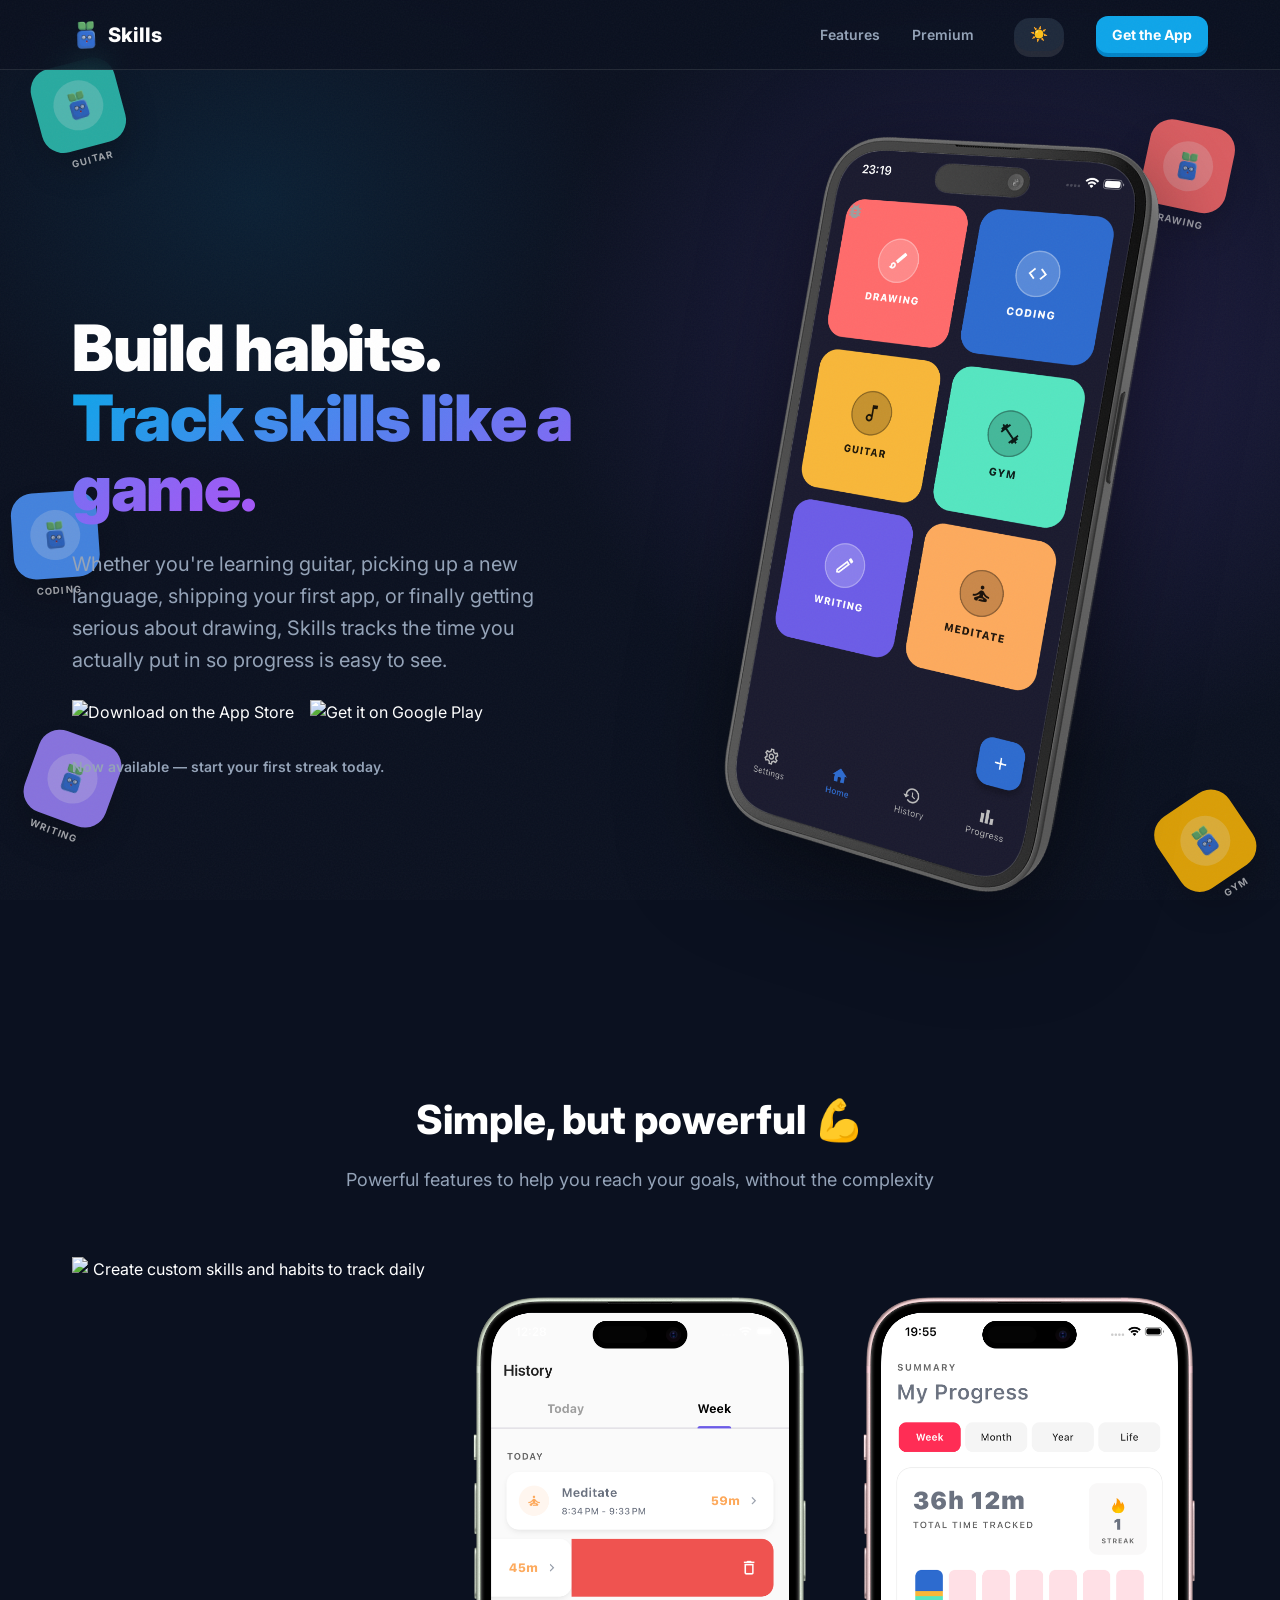
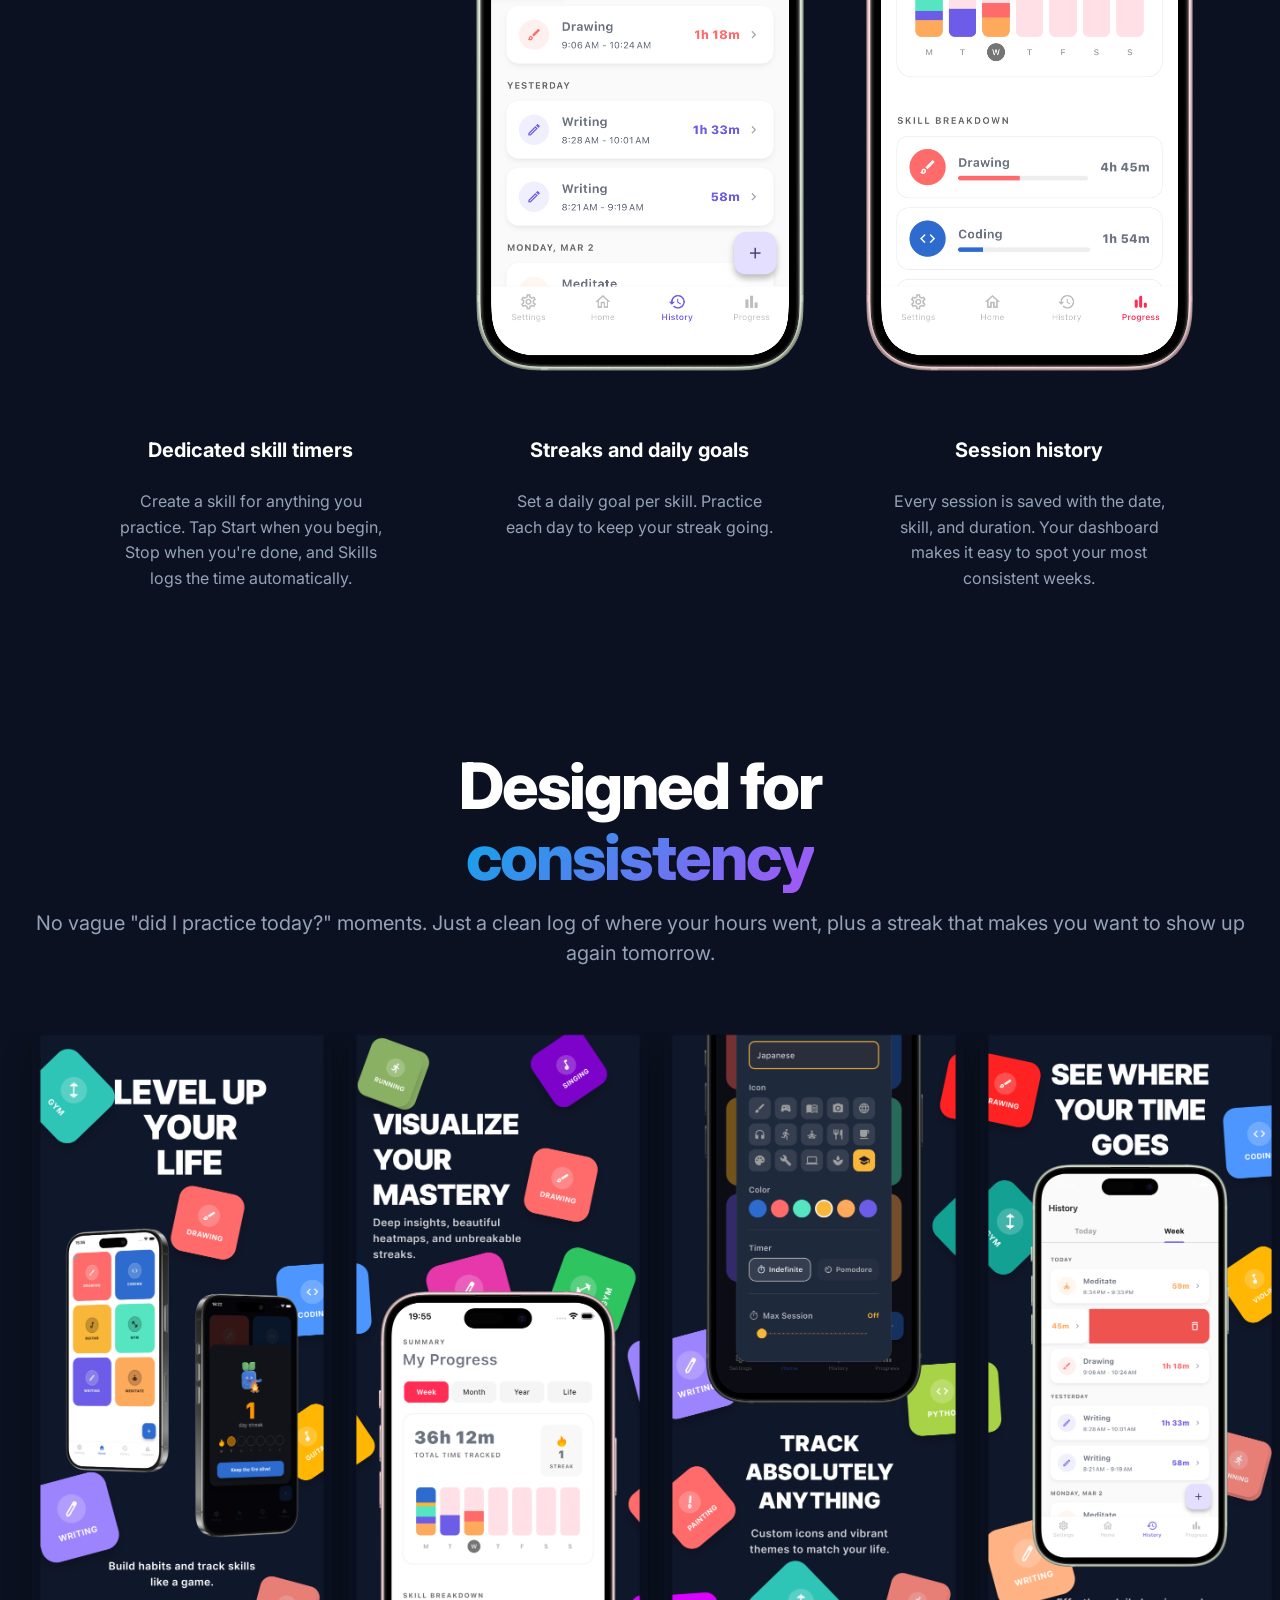
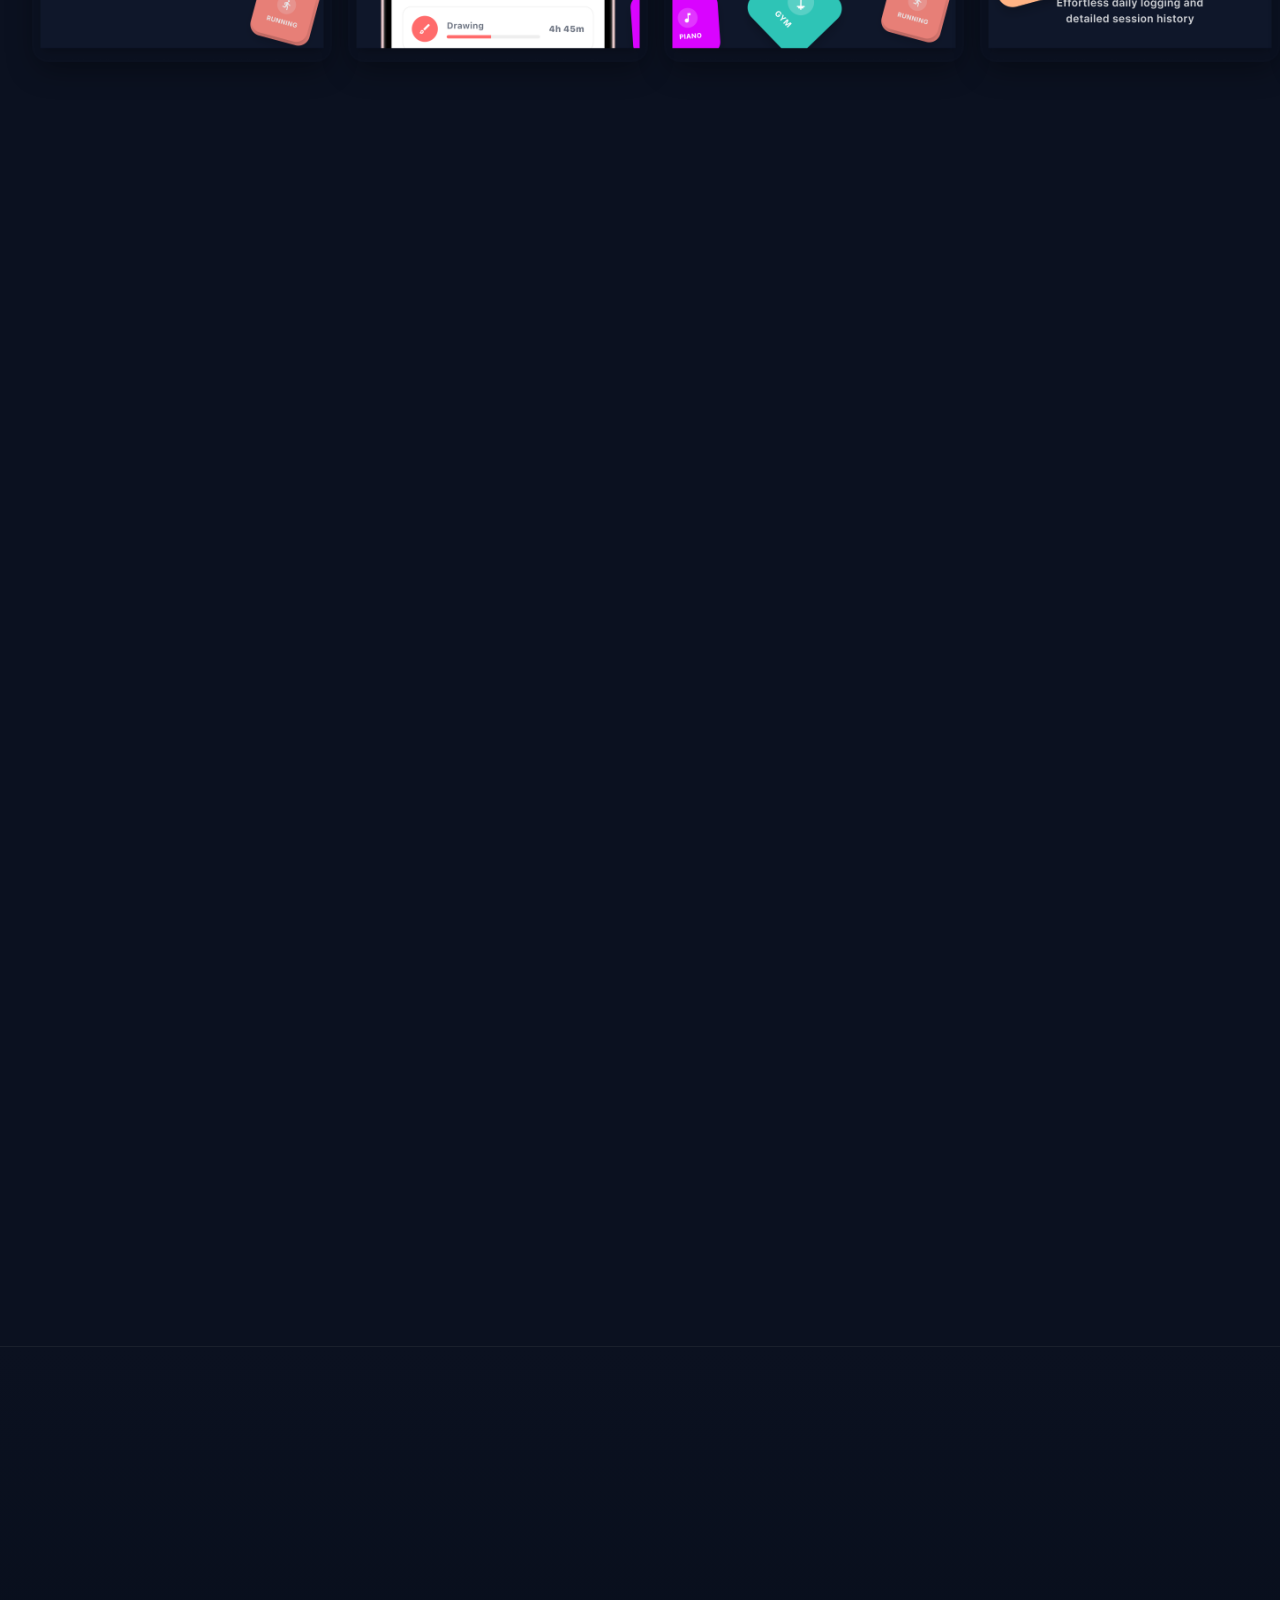
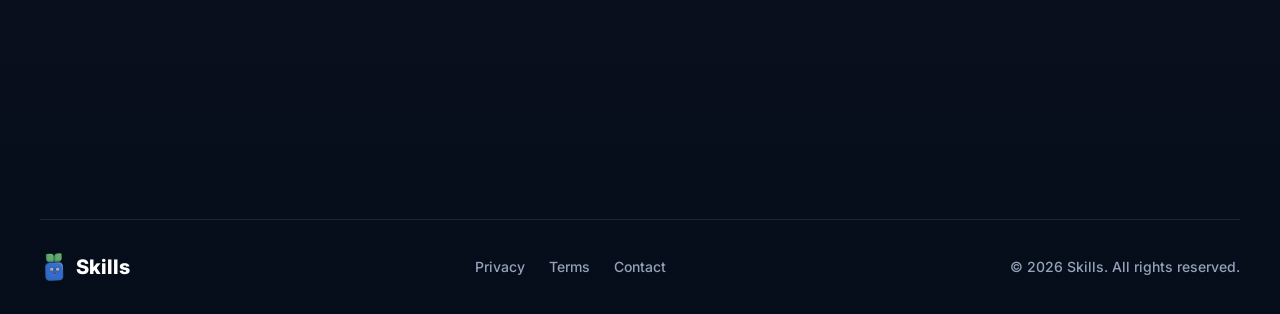
==== index.html @ a15c6d41 "feat: landing page files" ====
<!DOCTYPE html>
<html lang="en" data-theme="dark">
<head>
    <meta charset="UTF-8">
    <meta name="viewport" content="width=device-width, initial-scale=1.0">
    <title>Skills - Build Habits Like a Game</title>
    <meta name="description" content="A premium, highly gamified habit and skill tracker. Level up your skills, visualize your data, and track absolutely anything.">
    <link rel="canonical" href="https://yoursite.com/">

    <!-- Open Graph -->
    <meta property="og:type" content="website">
    <meta property="og:site_name" content="Skills">
    <meta property="og:url" content="https://yoursite.com/">
    <meta property="og:title" content="Skills - Gamified Habit &amp; Skill Tracker">
    <meta property="og:description" content="Level up your life. Track your habits, build unbreakable streaks, and visualize your progress with premium heatmaps.">
    <meta property="og:image" content="https://yoursite.com/assets/social-preview.jpg">
    <meta property="og:image:width" content="1200">
    <meta property="og:image:height" content="630">

    <!-- Twitter Card -->
    <meta name="twitter:card" content="summary_large_image">
    <meta name="twitter:title" content="Skills - Gamified Habit &amp; Skill Tracker">
    <meta name="twitter:description" content="Level up your life. Track your habits, build unbreakable streaks, and visualize your progress with premium heatmaps.">
    <meta name="twitter:image" content="https://yoursite.com/assets/social-preview.jpg">

    <!-- Structured Data: SoftwareApplication -->
    <script type="application/ld+json">
    {
        "@context": "https://schema.org",
        "@type": "SoftwareApplication",
        "name": "Skills",
        "description": "A premium, highly gamified habit and skill tracker. Level up your skills, visualize your data, and track absolutely anything.",
        "applicationCategory": ["LifestyleApplication", "HealthAndFitnessApplication"],
        "operatingSystem": "iOS, Android",
        "offers": {
            "@type": "Offer",
            "price": "0",
            "priceCurrency": "USD"
        },
        "aggregateRating": {
            "@type": "AggregateRating",
            "ratingValue": "4.9",
            "ratingCount": "1",
            "bestRating": "5",
            "worstRating": "1"
        }
    }
    </script>

    <!-- Google Fonts: Inter as the clean sans-serif -->
    <link rel="preconnect" href="https://fonts.googleapis.com">
    <link rel="preconnect" href="https://fonts.gstatic.com" crossorigin>
    <link href="https://fonts.googleapis.com/css2?family=Inter:wght@400;500;600;700;800;900&display=swap" rel="stylesheet">
    <link rel="stylesheet" href="style.css">
</head>
<body>
    <!-- Navbar -->
    <nav class="navbar">
        <div class="nav-container">
            <div class="logo">
                <img src="assets/main-logo.png" alt="Skills logo" class="logo-icon">
                <span>Skills</span>
            </div>
            <div class="nav-links">
                <a href="#features">Features</a>
                <a href="#premium">Premium</a>
                <button id="theme-toggle-btn" class="btn btn-secondary" style="padding: 0.5rem 1rem; margin-left: 0.5rem; font-size: 0.9rem;">
                    <span id="theme-icon">☀️</span>
                </button>
                <a href="#download" class="btn btn-nav">Get the App</a>
            </div>
            <button class="hamburger" aria-label="Menu">
                <span></span>
                <span></span>
                <span></span>
            </button>
            <div class="menu-overlay"></div>
        </div>
    </nav>

    <!-- Hero Section -->
    <header class="hero">
        <div class="hero-content">
            <h1 class="hero-title">Build habits. <br><span class="text-gradient">Track skills like a game.</span></h1>
            <p class="hero-subtitle">Whether you're learning guitar, picking up a new language, shipping your first app, or finally getting serious about drawing, Skills tracks the time you actually put in so progress is easy to see.</p>
            <div class="store-badges">
                <a href="#download" class="app-store-badge">
                    <img src="https://developer.apple.com/assets/elements/badges/download-on-the-app-store.svg" alt="Download on the App Store">
                </a>
                <a href="#download" class="google-play-badge">
                    <img src="https://play.google.com/intl/en_us/badges/static/images/badges/en_badge_web_generic.png" alt="Get it on Google Play">
                </a>
            </div>
            <p class="hero-early-access">Now available — start your first streak today.</p>
        </div>

        <div class="hero-visual">
            <img src="assets/main-tilted.png" alt="Skills app main perspective mockup" class="main-tilted-img" data-parallax="0.08">
        </div>

        <!-- Floating skill icon cards (decorative) -->
        <div class="hero-float-icons" aria-hidden="true">
            <div class="float-icon float-icon--1">
                <div class="fi-card"><div class="fi-circle"><img src="assets/main-logo.png" alt="" class="fi-logo"></div></div>
                <span class="fi-label">Drawing</span>
            </div>
            <div class="float-icon float-icon--2">
                <div class="fi-card"><div class="fi-circle"><img src="assets/main-logo.png" alt="" class="fi-logo"></div></div>
                <span class="fi-label">Coding</span>
            </div>
            <div class="float-icon float-icon--3">
                <div class="fi-card"><div class="fi-circle"><img src="assets/main-logo.png" alt="" class="fi-logo"></div></div>
                <span class="fi-label">Guitar</span>
            </div>
            <div class="float-icon float-icon--4">
                <div class="fi-card"><div class="fi-circle"><img src="assets/main-logo.png" alt="" class="fi-logo"></div></div>
                <span class="fi-label">Gym</span>
            </div>
            <div class="float-icon float-icon--5">
                <div class="fi-card"><div class="fi-circle"><img src="assets/main-logo.png" alt="" class="fi-logo"></div></div>
                <span class="fi-label">Writing</span>
            </div>
        </div>
    </header>

    <!-- Features Section -->
    <main id="features">
        
        <!-- New Section: Simple but powerful -->
        <section class="feature-section section-simple">
            <div class="simple-header reveal">
                <h2>Simple, but powerful 💪</h2>
                <p>Powerful features to help you reach your goals, without the complexity</p>
            </div>
            <div class="simple-grid">
                <div class="simple-card reveal">
                    <div class="simple-img-wrapper">
                        <img src="assets/Simulator Screenshot - iPhone 16e - 2026-03-04 at 00.32.53-portrait.png" alt="Create custom skills and habits to track daily" loading="lazy">
                    </div>
                    <h3>Dedicated skill timers</h3>
                    <p class="simple-desc">Create a skill for anything you practice. Tap Start when you begin, Stop when you're done, and Skills logs the time automatically.</p>
                </div>
                <div class="simple-card reveal reveal-delay-1">
                    <div class="simple-img-wrapper">
                        <img src="assets/Simulator Screenshot - iPhone 16e - 2026-03-04 at 12.28.03-portrait.png" alt="Daily habit tracking checklist and streak gamification" loading="lazy">
                    </div>
                    <h3>Streaks and daily goals</h3>
                    <p class="simple-desc">Set a daily goal per skill. Practice each day to keep your streak going.</p>
                </div>
                <div class="simple-card reveal reveal-delay-2">
                    <div class="simple-img-wrapper">
                        <img src="assets/data.png" alt="GitHub style consistency heatmap and progress charts" loading="lazy">
                    </div>
                    <h3>Session history</h3>
                    <p class="simple-desc">Every session is saved with the date, skill, and duration. Your dashboard makes it easy to spot your most consistent weeks.</p>
                </div>
            </div>
        </section>

        <!-- App Store Showcase Gallery -->
        <section class="appstore-gallery-section" id="gallery">
            <div class="gallery-header reveal">
                <h2>Designed for <br><span class="text-gradient">consistency</span></h2>
                <p>No vague "did I practice today?" moments. Just a clean log of where your hours went, plus a streak that makes you want to show up again tomorrow.</p>
            </div>
            <div class="gallery-container reveal">
                <div class="gallery-track">
                    <img src="assets/page1.png" alt="Streak tracking" class="gallery-item" loading="lazy">
                    <img src="assets/page2.png" alt="Advanced analytics" class="gallery-item" loading="lazy">
                    <img src="assets/page3.png" alt="Customization is key" class="gallery-item" loading="lazy">
                    <img src="assets/page4.png" alt="Detailed History" class="gallery-item" loading="lazy">
                    <img src="assets/page5.png" alt="Dark and Light mode" class="gallery-item" loading="lazy">
                </div>
            </div>
        </section>

        <!-- Pricing -->
        <section id="pricing" class="pricing-section reveal">
            <div class="pricing-header">
                <img src="assets/happy.png" alt="Start Mastery Today" class="pricing-mascot">
                <h2>Start Mastery Today</h2>
                <p>All features. Cancel anytime.</p>
            </div>

            <div class="pricing-grid">

                <!-- Monthly -->
                <div class="pricing-card">
                    <span class="pricing-tier">MONTHLY</span>
                    <div class="pricing-price">
                        <span class="pricing-amount">$1.99</span>
                        <span class="pricing-period">/month</span>
                    </div>
                    <ul class="pricing-features">
                        <li>Unlimited skills &amp; trackers</li>
                        <li>Full stats, charts &amp; heatmaps</li>
                        <li>Pomodoro focus sessions</li>
                        <li>Custom themes &amp; accents</li>
                        <li>Sessions edit &amp; data recovery</li>
                    </ul>

                </div>

                <!-- Yearly (featured) -->
                <div class="pricing-card pricing-card--featured">
                    <div class="pricing-badge">58% OFF</div>
                    <span class="pricing-tier">YEARLY</span>
                    <div class="pricing-price">
                        <span class="pricing-amount">$9.99</span>
                        <span class="pricing-period">/year</span>
                    </div>
                    <p class="pricing-equiv">just $0.83 / month</p>
                    <ul class="pricing-features">
                        <li>Unlimited skills &amp; trackers</li>
                        <li>Full stats, charts &amp; heatmaps</li>
                        <li>Pomodoro focus sessions</li>
                        <li>Custom themes &amp; accents</li>
                        <li>Sessions edit &amp; data recovery</li>
                    </ul>

                </div>

            </div>

            <div class="pricing-footer-links">
                <a href="privacy-terms.html#terms">Terms</a>
                <a href="privacy-terms.html#privacy">Privacy</a>
            </div>
        </section>
    </main>

    <!-- Final CTA & Footer -->
    <footer id="premium" class="footer-cta">
        <div class="cta-container reveal">
            <h2>Ready to Level Up?</h2>
            <p>Your future self will thank you. Start building today.</p>
            <div class="store-badges" style="justify-content: center; margin-top: 0.5rem;">
                <a href="#" class="app-store-badge">
                    <img src="https://developer.apple.com/assets/elements/badges/download-on-the-app-store.svg" alt="Download on the App Store">
                </a>
                <a href="#" class="google-play-badge">
                    <img src="https://play.google.com/intl/en_us/badges/static/images/badges/en_badge_web_generic.png" alt="Get it on Google Play">
                </a>
            </div>
            <p class="premium-upsell">Unlock <span class="text-gradient">Premium</span> for lifetime history & infinite skills.</p>
        </div>
        
        <div class="footer-bottom">
            <div class="logo">
                <img src="assets/main-logo.png" alt="Skills logo" class="logo-icon">
                <span>Skills</span>
            </div>
            <div class="footer-links">
                <a href="privacy-terms.html#privacy">Privacy</a>
                <a href="privacy-terms.html#terms">Terms</a>
                <a href="mailto:jiyuusoftware@gmail.com">Contact</a>
            </div>
            <p class="copyright">© 2026 Skills. All rights reserved.</p>
        </div>
    </footer>

    <script src="script.js"></script>
</body>
</html>
---- style.css ----
:root {
    /* 
     * Core Design System variables 
     */
    --bg-dark: #0B1120; /* Deep Dark Navy - never pure black */
    --bg-dark-surface: #1E293B; /* Slightly lighter navy for cards */
    --bg-dark-surface-elevated: #334155;
    
    --bg-light: #FFFFFF; /* Pristine white like Ellie Planner */
    --bg-light-surface: #F8FAFC;
    --bg-light-surface-elevated: #F1F5F9;

    --text-dark-primary: #FFFFFF;
    --text-dark-secondary: #94A3B8;
    
    --text-light-primary: #0F172A;
    --text-light-secondary: #475569;

    /* Vibrant Accents */
    --accent-blue: #0EA5E9;
    --accent-blue-dark: #0284C7;
    
    --accent-orange: #F97316;
    --accent-orange-dark: #C2410C;

    --accent-red: #EF4444;
    --accent-red-dark: #B91C1C;

    --accent-yellow: #FACC15;
    --accent-yellow-dark: #CA8A04;

    --accent-purple: #8B5CF6;
    --accent-purple-dark: #6D28D9;

    --accent-green: #10B981;
    --accent-green-dark: #047857;

    /* Semantic Variables initially mapping to Dark Mode */
    --bg-main: var(--bg-dark);
    --bg-surface: var(--bg-dark-surface);
    --text-primary: var(--text-dark-primary);
    --text-secondary: var(--text-dark-secondary);
    --nav-bg: rgba(11, 17, 32, 0.8);
    --border-color: rgba(255, 255, 255, 0.1);

    /* Layout */
    --max-width: 1200px;
}

[data-theme="light"] {
    --bg-main: var(--bg-light);
    --bg-surface: var(--bg-light-surface);
    --text-primary: var(--text-light-primary);
    --text-secondary: var(--text-light-secondary);
    --nav-bg: rgba(248, 250, 252, 0.8);
    --border-color: rgba(0, 0, 0, 0.1);
}

* {
    box-sizing: border-box;
    margin: 0;
    padding: 0;
}

body {
    font-family: 'Inter', -apple-system, BlinkMacSystemFont, "Segoe UI", Helvetica, Arial, sans-serif;
    background-color: var(--bg-main);
    background-image:
        radial-gradient(ellipse 700px 600px at 80% 38%, rgba(139, 92, 246, 0.18) 0%, transparent 70%),
        radial-gradient(ellipse 500px 400px at 20% 22%, rgba(14, 165, 233, 0.1) 0%, transparent 70%);
    background-attachment: fixed;
    color: var(--text-primary);
    line-height: 1.5;
    -webkit-font-smoothing: antialiased;
    overflow-x: hidden;
    transition: background-color 0.3s ease, color 0.3s ease;
}

[data-theme="light"] body,
[data-theme="light"] {
    background-image:
        radial-gradient(ellipse 700px 600px at 80% 38%, rgba(139, 92, 246, 0.07) 0%, transparent 70%),
        radial-gradient(ellipse 500px 400px at 20% 22%, rgba(14, 165, 233, 0.05) 0%, transparent 70%);
}

a {
    text-decoration: none;
    color: inherit;
}

/* Typography elements */
.text-gradient {
    background: linear-gradient(135deg, var(--accent-blue), #A855F7);
    -webkit-background-clip: text;
    -webkit-text-fill-color: transparent;
    background-clip: text;
    color: transparent; /* Fallback */
}

/* =========================================
   Buttons & "Tactile" Duolingo Cards
   ========================================= */
.btn {
    display: inline-flex;
    align-items: center;
    justify-content: center;
    gap: 0.5rem;
    font-weight: 700;
    border-radius: 16px; /* Squircle feel */
    border: none;
    cursor: pointer;
    transition: transform 0.1s cubic-bezier(0.4, 0, 0.2, 1), box-shadow 0.1s cubic-bezier(0.4, 0, 0.2, 1);
    user-select: none;
}

.btn-lg {
    padding: 1rem 2rem;
    font-size: 1.125rem;
}

/* Primary Brand Button (Vibrant Blue with deep shadow) */
.btn-primary {
    background-color: var(--accent-blue);
    color: white;
    /* Solid, unblurred shadow at the bottom of the exact same color, but a darker shade */
    box-shadow: 0 6px 0 var(--accent-blue-dark);
}

.btn-primary:active {
    transform: translateY(6px);
    box-shadow: 0 0px 0 var(--accent-blue-dark);
}

.btn-primary:hover {
    filter: brightness(1.1);
}

/* Secondary Button */
.btn-secondary {
    background-color: var(--bg-surface);
    color: var(--text-primary);
    box-shadow: 0 6px 0 var(--border-color);
}

.btn-secondary:active {
    transform: translateY(6px);
    box-shadow: 0 0px 0 var(--border-color);
}

.btn-nav {
    padding: 0.5rem 1rem;
    font-size: 0.875rem;
    background-color: var(--accent-blue);
    color: white;
    box-shadow: 0 4px 0 var(--accent-blue-dark);
    border-radius: 12px;
}
.btn-nav:active {
    transform: translateY(4px);
    box-shadow: 0 0px 0 var(--accent-blue-dark);
}

/* =========================================
   Navbar
   ========================================= */
.navbar {
    position: fixed;
    top: 0;
    left: 0;
    width: 100%;
    z-index: 100;
    background: var(--nav-bg);
    backdrop-filter: blur(12px);
    -webkit-backdrop-filter: blur(12px);
    border-bottom: 1px solid var(--border-color);
}

.nav-container {
    max-width: var(--max-width);
    margin: 0 auto;
    padding: 1rem 2rem;
    display: flex;
    justify-content: space-between;
    align-items: center;
}

.logo {
    font-weight: 800;
    font-size: 1.25rem;
    display: flex;
    align-items: center;
    gap: 0.5rem;
}

.logo-icon {
    width: 28px;
    height: 28px;
    object-fit: contain;
}

.nav-links {
    display: flex;
    align-items: center;
    gap: 2rem;
    font-weight: 600;
    font-size: 0.875rem;
}

.nav-links a:not(.btn) {
    color: var(--text-secondary);
    transition: color 0.2s ease;
}

.nav-links a:not(.btn):hover {
    color: var(--text-primary);
}


/* =========================================
   Hero Section
   ========================================= */
.hero {
    min-height: 100vh;
    padding: 8rem max(2rem, calc((100% - var(--max-width)) / 2 + 2rem)) 4rem;
    width: 100%;
    display: grid;
    grid-template-columns: 1fr 1fr;
    gap: 4rem;
    align-items: center;
}

.hero-content {
    display: flex;
    flex-direction: column;
    gap: 1.5rem;
}

.hero-title {
    font-size: clamp(3rem, 5vw, 4.5rem);
    font-weight: 900;
    line-height: 1.1;
    letter-spacing: -0.02em;
}

.hero-subtitle {
    font-size: 1.25rem;
    color: var(--text-secondary);
    max-width: 500px;
    line-height: 1.6;
}

/* Early access line */
.hero-early-access {
    font-size: 0.875rem;
    font-weight: 600;
    color: var(--text-secondary);
    margin-top: 0.5rem;
}

/* Hero Visual & Mockup */
.hero-visual {
    position: relative;
    display: flex;
    justify-content: center;
    align-items: center;
}

.main-tilted-img {
    width: 100%;
    max-width: 500px;
    height: auto;
    object-fit: contain;
    filter: drop-shadow(0 25px 50px rgba(0, 0, 0, 0.5));
    transition: transform 0.5s ease;
}


/* Responsive */
@media (max-width: 1024px) {
    .hero {
        grid-template-columns: 1fr;
        padding-top: 10rem;
        text-align: center;
        gap: 4rem;
    }
    .hero-content {
        align-items: center;
    }
    .hero-cta-group {
        justify-content: center;
    }
}

@media (max-width: 768px) {
    .hero-title {
        font-size: 2.5rem;
    }
    .btn-lg {
        width: 100%;
    }
    .nav-links {
        position: fixed;
        top: 0;
        right: 0;
        height: 100vh;
        width: 280px;
        background: var(--bg-surface);
        flex-direction: column;
        padding: 5rem 2rem 2rem;
        gap: 1.5rem;
        transform: translateX(100%);
        transition: transform 0.3s cubic-bezier(0.4, 0, 0.2, 1);
        z-index: 200;
        box-shadow: -10px 0 30px rgba(0, 0, 0, 0.3);
        display: flex;
    }
    .nav-links.open {
        transform: translateX(0);
    }
    .hamburger {
        display: flex;
    }
}

/* =========================================
   Feature Sections
   ========================================= */
.feature-section {
    padding: 8rem 2rem;
    max-width: var(--max-width);
    margin: 0 auto;
    position: relative;
}

.feature-section .content {
    display: grid;
    grid-template-columns: 1fr 1fr;
    gap: 6rem;
    align-items: center;
}

.feature-text {
    display: flex;
    flex-direction: column;
    gap: 1.5rem;
}

.feature-text h2 {
    font-size: clamp(2.5rem, 4vw, 3.5rem);
    font-weight: 900;
    line-height: 1.1;
    letter-spacing: -0.02em;
}

.feature-text p {
    font-size: 1.25rem;
    color: var(--text-secondary);
    line-height: 1.6;
}

/* Section 1: Streaks & Mascot */
/* Simple But Powerful Section */
.section-simple {
    padding-top: 4rem;
    padding-bottom: 4rem;
    text-align: center;
}

.simple-header {
    margin-bottom: 4rem;
}

.simple-header h2 {
    font-size: 2.5rem;
    margin-bottom: 1rem;
    font-weight: 800;
}

.simple-header p {
    color: var(--text-secondary);
    font-size: 1.125rem;
    max-width: 600px;
    margin: 0 auto;
}

.simple-grid {
    display: grid;
    grid-template-columns: repeat(3, 1fr);
    gap: 2rem;
}

.simple-card {
    display: flex;
    flex-direction: column;
    align-items: center;
    gap: 1.5rem;
}

.simple-desc {
    color: var(--text-secondary);
    font-size: 1rem;
    line-height: 1.6;
    max-width: 280px;
    margin: 0 auto;
}

.simple-img-wrapper {
    background-color: transparent;
    border-radius: 0;
    padding: 0;
    width: 100%;
    aspect-ratio: 9/19;
    display: flex;
    align-items: center;
    justify-content: center;
    box-shadow: none;
}

.simple-img-wrapper img {
    width: 100%;
    height: 100%;
    object-fit: contain;
    border-radius: 0;
    box-shadow: none;
}

.simple-card h3 {
    font-size: 1.25rem;
    font-weight: 700;
}

/* =========================================
   App Store Gallery Showcase
   ========================================= */
.appstore-gallery-section {
    padding: 6rem 0;
    overflow: hidden;
}

[data-theme="light"] .appstore-gallery-section {
    /* No solid background so body gradients flow seamlessly */
}

.gallery-header {
    text-align: center;
    padding: 0 2rem;
    margin-bottom: 4rem;
}

.gallery-header h2 {
    font-size: clamp(3rem, 5vw, 4.5rem);
    font-weight: 800;
    line-height: 1.1;
    letter-spacing: -0.03em;
    margin-bottom: 1rem;
}

.gallery-header p {
    font-size: 1.25rem;
    color: var(--text-secondary);
}

.gallery-container {
    padding: 0 2rem;
    padding-bottom: 2rem;
    overflow-x: auto;
    scroll-snap-type: x mandatory;
    scrollbar-width: none; /* Firefox */
    -ms-overflow-style: none; /* IE/Edge */
}

.gallery-container::-webkit-scrollbar {
    display: none; /* Chrome/Safari */
}

.gallery-track {
    display: inline-flex;
    gap: 1rem;
    padding-right: 2rem; /* padding for the end of scrolling */
}

.gallery-item {
    scroll-snap-align: center;
    width: 260px;
    height: auto;
    object-fit: cover;
    border-radius: 16px;
    box-shadow: 0 10px 30px -5px rgba(0, 0, 0, 0.4);
    border: 1px solid var(--border);
    transition: transform 0.3s ease;
}

@media (min-width: 768px) {
    .gallery-item {
        width: 300px;
    }
}

.gallery-item:hover {
    transform: translateY(-5px);
}

[data-theme="light"] .gallery-item {
    box-shadow: 0 20px 40px -10px rgba(0, 0, 0, 0.15);
}

/* =========================================
   Pricing Section
   ========================================= */
.pricing-section {
    padding: 6rem 2rem;
    display: flex;
    flex-direction: column;
    align-items: center;
    gap: 2.5rem;
    /* Main bg is just the page bg, no extra background needed */
}

.pricing-header {
    text-align: center;
}

.pricing-mascot {
    width: 140px;
    height: auto;
    margin: 0 auto 1rem;
    display: block;
}

.pricing-header h2 {
    font-size: clamp(2rem, 5vw, 3.5rem);
    font-weight: 900;
    margin-bottom: 0.5rem;
    letter-spacing: -0.02em;
}

.pricing-header p {
    color: var(--text-secondary);
    font-size: 1.15rem;
}

.pricing-grid {
    display: flex;
    gap: 1.5rem;
    align-items: stretch;
    justify-content: center;
    flex-wrap: wrap;
    max-width: 900px;
}

.pricing-card {
    background-color: #1A2234; /* Dark muted blue from mockup */
    border: 1px solid #334155; /* Subtle border for standard card */
    border-radius: 20px;
    padding: 2.5rem 2rem;
    width: 320px;
    display: flex;
    flex-direction: column;
    gap: 0;
    position: relative;
    transition: transform 0.2s ease, border-color 0.2s ease;
}

[data-theme="light"] .pricing-card {
    background-color: #ffffff;
    border-color: #e2e8f0;
}

.pricing-card--featured {
    border-width: 2px;
    border-color: #1DA1F2; /* Bright blue border from mockup */
    /* Remove shadow if it looks too messy, otherwise subtle glow */
    box-shadow: 0 10px 40px -10px rgba(29, 161, 242, 0.15);
}

.pricing-tier {
    font-size: 0.75rem;
    font-weight: 800;
    letter-spacing: 0.12em;
    color: var(--text-tertiary);
    text-transform: uppercase;
    display: block;
    margin-bottom: 0.75rem;
}

.pricing-price {
    display: flex;
    align-items: baseline;
    gap: 0.25rem;
    margin-bottom: 0.5rem;
}

.pricing-amount {
    font-size: 3.5rem;
    font-weight: 900;
    line-height: 1;
    color: var(--text-primary);
    letter-spacing: -0.03em;
}

.pricing-period {
    font-size: 1rem;
    color: var(--text-secondary);
    font-weight: 600;
}

.pricing-equiv {
    font-size: 0.9rem;
    color: var(--text-tertiary);
    margin-bottom: 2rem;
}

/* Feature list dividers */
.pricing-features {
    list-style: none;
    padding: 0;
    margin: 1.5rem 0 2rem;
    display: flex;
    flex-direction: column;
    gap: 0;
    flex: 1;
}

.pricing-features li {
    font-size: 0.95rem;
    color: var(--text-secondary);
    padding: 1rem 0;
    border-bottom: 1px solid rgba(255, 255, 255, 0.05);
    text-align: center;
}

[data-theme="light"] .pricing-features li {
    border-bottom-color: rgba(0, 0, 0, 0.05);
}

.pricing-features li:last-child {
    border-bottom: none;
}

.pricing-btn {
    width: 100%;
    background: transparent;
    border: 1px solid #334155;
    border-radius: 12px;
    padding: 1rem;
    font-size: 1rem;
    font-weight: 700;
    color: var(--text-primary);
    cursor: pointer;
    transition: all 0.2s ease;
    margin-top: auto;
}

.pricing-btn:hover {
    background-color: rgba(255, 255, 255, 0.05);
    border-color: var(--text-secondary);
}

[data-theme="light"] .pricing-btn {
    border-color: #cbd5e1;
}

[data-theme="light"] .pricing-btn:hover {
    background-color: rgba(0, 0, 0, 0.02);
}

.pricing-btn--featured {
    background-color: #1DA1F2;
    border-color: #1DA1F2;
    color: #ffffff;
    box-shadow: none; /* Flatten the button a bit if we want to match mockup */
}

.pricing-btn--featured:hover {
    background-color: #1A91DA;
    border-color: #1A91DA;
}

.pricing-badge {
    position: absolute;
    top: -14px;
    right: 20px;
    background-color: #1DA1F2;
    color: #fff;
    font-size: 0.75rem;
    font-weight: 800;
    padding: 6px 14px;
    border-radius: 9999px;
    letter-spacing: 0.05em;
    text-transform: uppercase;
    box-shadow: 0 4px 12px rgba(29, 161, 242, 0.3);
}

.pricing-footer-links {
    display: flex;
    gap: 2rem;
    font-size: 0.875rem;
    font-weight: 600;
    color: var(--text-tertiary);
    margin-top: 1rem;
}

.pricing-footer-links a:hover {
    color: var(--text-primary);
}



@media (max-width: 1024px) {
    .feature-section .content {
        grid-template-columns: 1fr;
        gap: 3rem;
    }
}
@media (max-width: 640px) {
    .week-tracker {
        padding: 1rem;
        gap: 0.5rem;
    }
    .fire-icon {
        width: 36px;
        height: 36px;
        font-size: 1.2rem;
    }
    .feature-text h2 {
        font-size: 2rem;
    }
}

/* Final CTA & Footer */
.footer-cta {
    background: linear-gradient(to bottom, var(--bg-main) 0%, #060d1a 100%);
    border-top: 1px solid rgba(255, 255, 255, 0.08);
    color: white;
    padding: 8rem 2rem 2rem;
    display: flex;
    flex-direction: column;
    align-items: center;
}

.cta-container {
    text-align: center;
    max-width: 600px;
    margin-bottom: 6rem;
    display: flex;
    flex-direction: column;
    align-items: center;
    gap: 1.5rem;
}

.cta-container h2 {
    font-size: clamp(2.5rem, 4vw, 3.5rem);
    font-weight: 900;
}

.cta-container p {
    font-size: 1.25rem;
    color: var(--text-dark-secondary);
}

.premium-upsell {
    font-size: 0.875rem !important;
    font-weight: 600;
    margin-top: 1rem;
}

.footer-bottom {
    width: 100%;
    max-width: var(--max-width);
    display: flex;
    justify-content: space-between;
    align-items: center;
    padding-top: 2rem;
    border-top: 1px solid rgba(255, 255, 255, 0.1);
    flex-wrap: wrap;
    gap: 1.5rem;
}

.footer-links {
    display: flex;
    gap: 1.5rem;
    font-size: 0.875rem;
    font-weight: 500;
    color: var(--text-dark-secondary);
}

.footer-links a {
    color: inherit;
    text-decoration: none;
    transition: color 0.2s ease;
}

.footer-links a:hover {
    color: white;
}

.copyright {
    color: var(--text-dark-secondary);
    font-size: 0.875rem;
    font-weight: 500;
}

/* Showcase responsive */
@media (max-width: 1024px) {
    .showcase-section .content {
        flex-direction: column !important;
        gap: 3rem;
        text-align: center;
    }
    .showcase-text {
        max-width: 100%;
    }
    .showcase-visual img {
        max-width: 350px;
    }
    .simple-grid {
        grid-template-columns: 1fr;
        max-width: 320px;
        margin: 0 auto;
    }
}

@media (max-width: 768px) {
    .showcase-section {
        padding: 2.5rem 1.5rem;
    }
    .showcase-text h2 {
        font-size: 2.5rem;
    }
    .showcase-visual img {
        max-width: 280px;
    }
    .footer-bottom {
        flex-direction: column;
        justify-content: center;
        text-align: center;
    }
}

/* =========================================
   Scroll Reveal Animations
   ========================================= */
.reveal {
    opacity: 0;
    transform: translateY(40px);
    transition: opacity 0.8s ease, transform 0.8s ease;
}
.reveal-left {
    opacity: 0;
    transform: translateX(-40px);
    transition: opacity 0.8s ease, transform 0.8s ease;
}
.reveal-right {
    opacity: 0;
    transform: translateX(40px);
    transition: opacity 0.8s ease, transform 0.8s ease;
}
.revealed {
    opacity: 1;
    transform: translate(0);
}
.reveal-delay-1 { transition-delay: 0.15s; }
.reveal-delay-2 { transition-delay: 0.3s; }

/* =========================================
   Hero position context for floating icons
   ========================================= */
.hero {
    position: relative;
}
.hero > *:not(.hero-float-icons) {
    position: relative;
    z-index: 1;
}

/* =========================================
   Floating Skill Icon Cards (Figma design)
   ========================================= */
.hero-float-icons {
    position: absolute;
    inset: 0;
    pointer-events: none;
    z-index: 0;
    overflow: hidden;
}

.float-icon {
    position: absolute;
    display: flex;
    flex-direction: column;
    align-items: center;
    gap: 6px;
    opacity: 0.85;
}

.fi-card {
    width: 86px;
    height: 86px;
    border-radius: 22px;
    display: flex;
    align-items: center;
    justify-content: center;
    box-shadow: 0px 20px 40px -8px rgba(0, 0, 0, 0.35);
}

.fi-circle {
    width: 50px;
    height: 50px;
    background: rgba(255, 255, 255, 0.22);
    border-radius: 50%;
    display: flex;
    align-items: center;
    justify-content: center;
}

.fi-logo {
    width: 28px;
    height: 28px;
    object-fit: contain;
}

.fi-label {
    font-size: 0.6rem;
    font-weight: 700;
    letter-spacing: 0.12em;
    text-transform: uppercase;
    color: rgba(255, 255, 255, 0.7);
}

/* Positions + rotations from Figma */
.float-icon--1 {
    top: 12%;
    right: 4%;
    transform: rotate(12deg);
    animation: fi-float-1 8s ease-in-out infinite;
}
.float-icon--1 .fi-card { background: #FF6B6B; }

.float-icon--2 {
    top: 48%;
    left: 1%;
    transform: rotate(-4deg);
    animation: fi-float-2 10s ease-in-out infinite 1.2s;
}
.float-icon--2 .fi-card { background: #4D96FF; }

.float-icon--3 {
    top: 6%;
    left: 3%;
    transform: rotate(-15deg);
    animation: fi-float-3 9s ease-in-out infinite 2.5s;
}
.float-icon--3 .fi-card { background: #2EC4B6; }

.float-icon--4 {
    bottom: 12%;
    right: 2%;
    transform: rotate(-34deg);
    animation: fi-float-4 11s ease-in-out infinite 0.5s;
}
.float-icon--4 .fi-card { background: #FFB703; }

.float-icon--5 {
    bottom: 18%;
    left: 2%;
    transform: rotate(20deg);
    animation: fi-float-5 9s ease-in-out infinite 3s;
}
.float-icon--5 .fi-card { background: #9D84FF; }

@keyframes fi-float-1 {
    0%, 100% { transform: rotate(12deg) translateY(0px); }
    50%       { transform: rotate(12deg) translateY(-16px); }
}
@keyframes fi-float-2 {
    0%, 100% { transform: rotate(-4deg) translateY(0px); }
    50%       { transform: rotate(-4deg) translateY(-13px); }
}
@keyframes fi-float-3 {
    0%, 100% { transform: rotate(-15deg) translateY(0px); }
    50%       { transform: rotate(-15deg) translateY(-18px); }
}
@keyframes fi-float-4 {
    0%, 100% { transform: rotate(-34deg) translateY(0px); }
    50%       { transform: rotate(-34deg) translateY(-11px); }
}
@keyframes fi-float-5 {
    0%, 100% { transform: rotate(20deg) translateY(0px); }
    50%       { transform: rotate(20deg) translateY(-14px); }
}

@media (max-width: 768px) {
    .hero-float-icons { display: none; }
}

/* =========================================
   Subtle Noise/Grain Texture
   ========================================= */
body::before {
    content: '';
    position: fixed;
    top: 0;
    left: 0;
    width: 100%;
    height: 100%;
    pointer-events: none;
    z-index: 9999;
    opacity: 0.035;
    background-image: url("data:image/svg+xml,%3Csvg viewBox='0 0 256 256' xmlns='http://www.w3.org/2000/svg'%3E%3Cfilter id='noise'%3E%3CfeTurbulence type='fractalNoise' baseFrequency='0.65' numOctaves='3' stitchTiles='stitch'/%3E%3C/filter%3E%3Crect width='100%25' height='100%25' filter='url(%23noise)'/%3E%3C/svg%3E");
    background-repeat: repeat;
    background-size: 256px 256px;
}

/* =========================================
   Navbar Scroll Effect
   ========================================= */
.navbar {
    transition: box-shadow 0.3s ease, border-color 0.3s ease;
}
.navbar.scrolled {
    box-shadow: 0 4px 20px rgba(0, 0, 0, 0.15);
    border-bottom-color: transparent;
}

/* =========================================
   Hamburger Menu
   ========================================= */
.hamburger {
    display: none;
    flex-direction: column;
    gap: 5px;
    background: none;
    border: none;
    cursor: pointer;
    padding: 4px;
    z-index: 300;
}
.hamburger span {
    display: block;
    width: 24px;
    height: 2px;
    background: var(--text-primary);
    border-radius: 2px;
    transition: transform 0.3s ease, opacity 0.3s ease;
}
.hamburger.active span:nth-child(1) {
    transform: translateY(7px) rotate(45deg);
}
.hamburger.active span:nth-child(2) {
    opacity: 0;
}
.hamburger.active span:nth-child(3) {
    transform: translateY(-7px) rotate(-45deg);
}
.menu-overlay {
    display: none;
    position: fixed;
    inset: 0;
    background: rgba(0, 0, 0, 0.5);
    z-index: 150;
}
.menu-overlay.active {
    display: block;
}

/* =========================================
   App Store Badge
   ========================================= */
.app-store-badge {
    display: inline-block;
    transition: transform 0.2s ease, filter 0.2s ease;
}
.app-store-badge:hover {
    transform: scale(1.05);
    filter: brightness(1.1);
}
.app-store-badge img {
    height: 54px;
    width: auto;
}


/* =========================================
   Enhanced Visual Polish
   ========================================= */
/* Phone mockup glow */
.showcase-visual::before {
    content: '';
    position: absolute;
    width: 300px;
    height: 300px;
    background: radial-gradient(circle, rgba(14, 165, 233, 0.2), transparent 70%);
    border-radius: 50%;
    filter: blur(40px);
    pointer-events: none;
    z-index: 0;
}
[data-theme="light"] .showcase-visual::before {
    opacity: 0.5;
}
.showcase-visual img {
    position: relative;
    z-index: 1;
}

/* Gradient section dividers */
.showcase-section {
    border-bottom: none;
    position: relative;
}
.showcase-section::after {
    content: '';
    position: absolute;
    bottom: 0;
    left: 50%;
    transform: translateX(-50%);
    width: 80%;
    height: 1px;
    background: linear-gradient(90deg, transparent, var(--border-color), transparent);
}

/* Card hover states */
.simple-card {
    transition: transform 0.3s ease;
}
.simple-card:hover {
    transform: translateY(-6px);
}
.simple-card:hover .simple-img-wrapper {
    box-shadow: 0 12px 40px rgba(14, 165, 233, 0.15);
}

/* =========================================
   Store Badges (App Store + Google Play)
   ========================================= */
.store-badges {
    display: flex;
    gap: 1rem;
    flex-wrap: wrap;
    align-items: center;
}

.google-play-badge {
    display: inline-block;
    transition: transform 0.2s ease, filter 0.2s ease;
}
.google-play-badge:hover {
    transform: scale(1.05);
    filter: brightness(1.1);
}
.google-play-badge img {
    height: 54px;
    width: auto;
}

@media (max-width: 768px) {
    .store-badges {
        flex-direction: column;
    }
}

/* =========================================
   Reduced Motion (Accessibility)
   ========================================= */
@media (prefers-reduced-motion: reduce) {
    *, *::before, *::after {
        animation-duration: 0.01ms !important;
        animation-iteration-count: 1 !important;
        transition-duration: 0.01ms !important;
    }
    .reveal, .reveal-left, .reveal-right {
        opacity: 1;
        transform: none;
    }
    [data-parallax] {
        transform: none !important;
    }
}

/* ==========================================================================
   Legal Pages (Privacy & Terms)
   ========================================================================== */
.legal-main {
    padding: 120px 2rem 4rem;
    min-height: calc(100vh - 200px);
}

.legal-container {
    max-width: 800px;
    margin: 0 auto;
    background: var(--surface);
    border: 1px solid var(--border);
    border-radius: 24px;
    padding: 3rem 4rem;
    box-shadow: 0 10px 40px var(--shadow);
}

.legal-section h1 {
    font-size: 2.5rem;
    font-weight: 800;
    margin-bottom: 0.5rem;
    color: var(--text-primary);
    letter-spacing: -0.03em;
}

.legal-section .last-updated {
    font-size: 0.95rem;
    color: var(--text-tertiary);
    margin-bottom: 2rem;
}

.legal-section h2 {
    font-size: 1.25rem;
    font-weight: 700;
    margin-top: 2.5rem;
    margin-bottom: 1rem;
    color: var(--text-primary);
    letter-spacing: -0.01em;
}

.legal-section p,
.legal-section ul {
    color: var(--text-secondary);
    line-height: 1.7;
    margin-bottom: 1.2rem;
    font-size: 1.05rem;
}

.legal-section ul {
    padding-left: 1.5rem;
}

.legal-section li {
    margin-bottom: 0.75rem;
}

.legal-section a {
    color: var(--primary);
    text-decoration: none;
    transition: color 0.3s ease;
}

.legal-section a:hover {
    color: var(--primary-light);
    text-decoration: underline;
}

.legal-divider {
    border: 0;
    height: 1px;
    background: var(--border);
    margin: 4rem 0;
}

@media (max-width: 768px) {
    .legal-container {
        padding: 2rem;
    }
    .legal-section h1 {
        font-size: 2rem;
    }
}
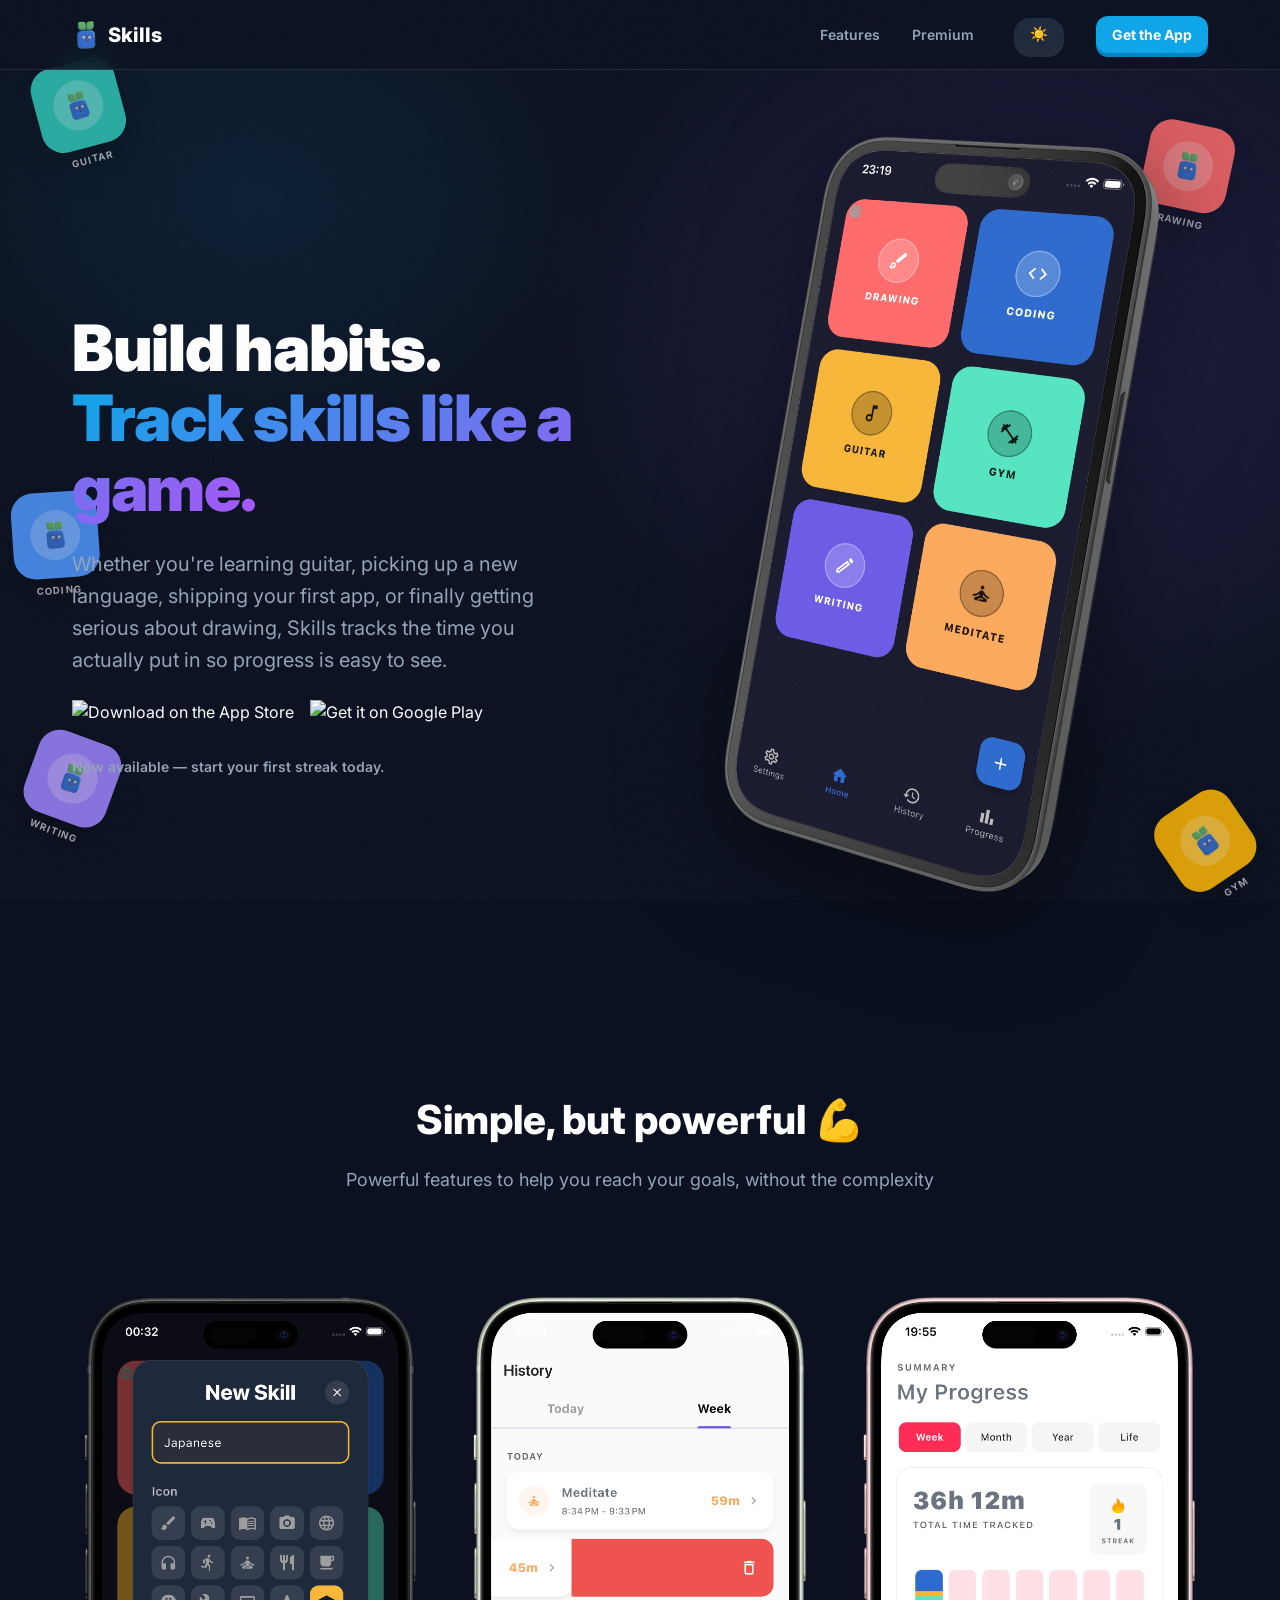
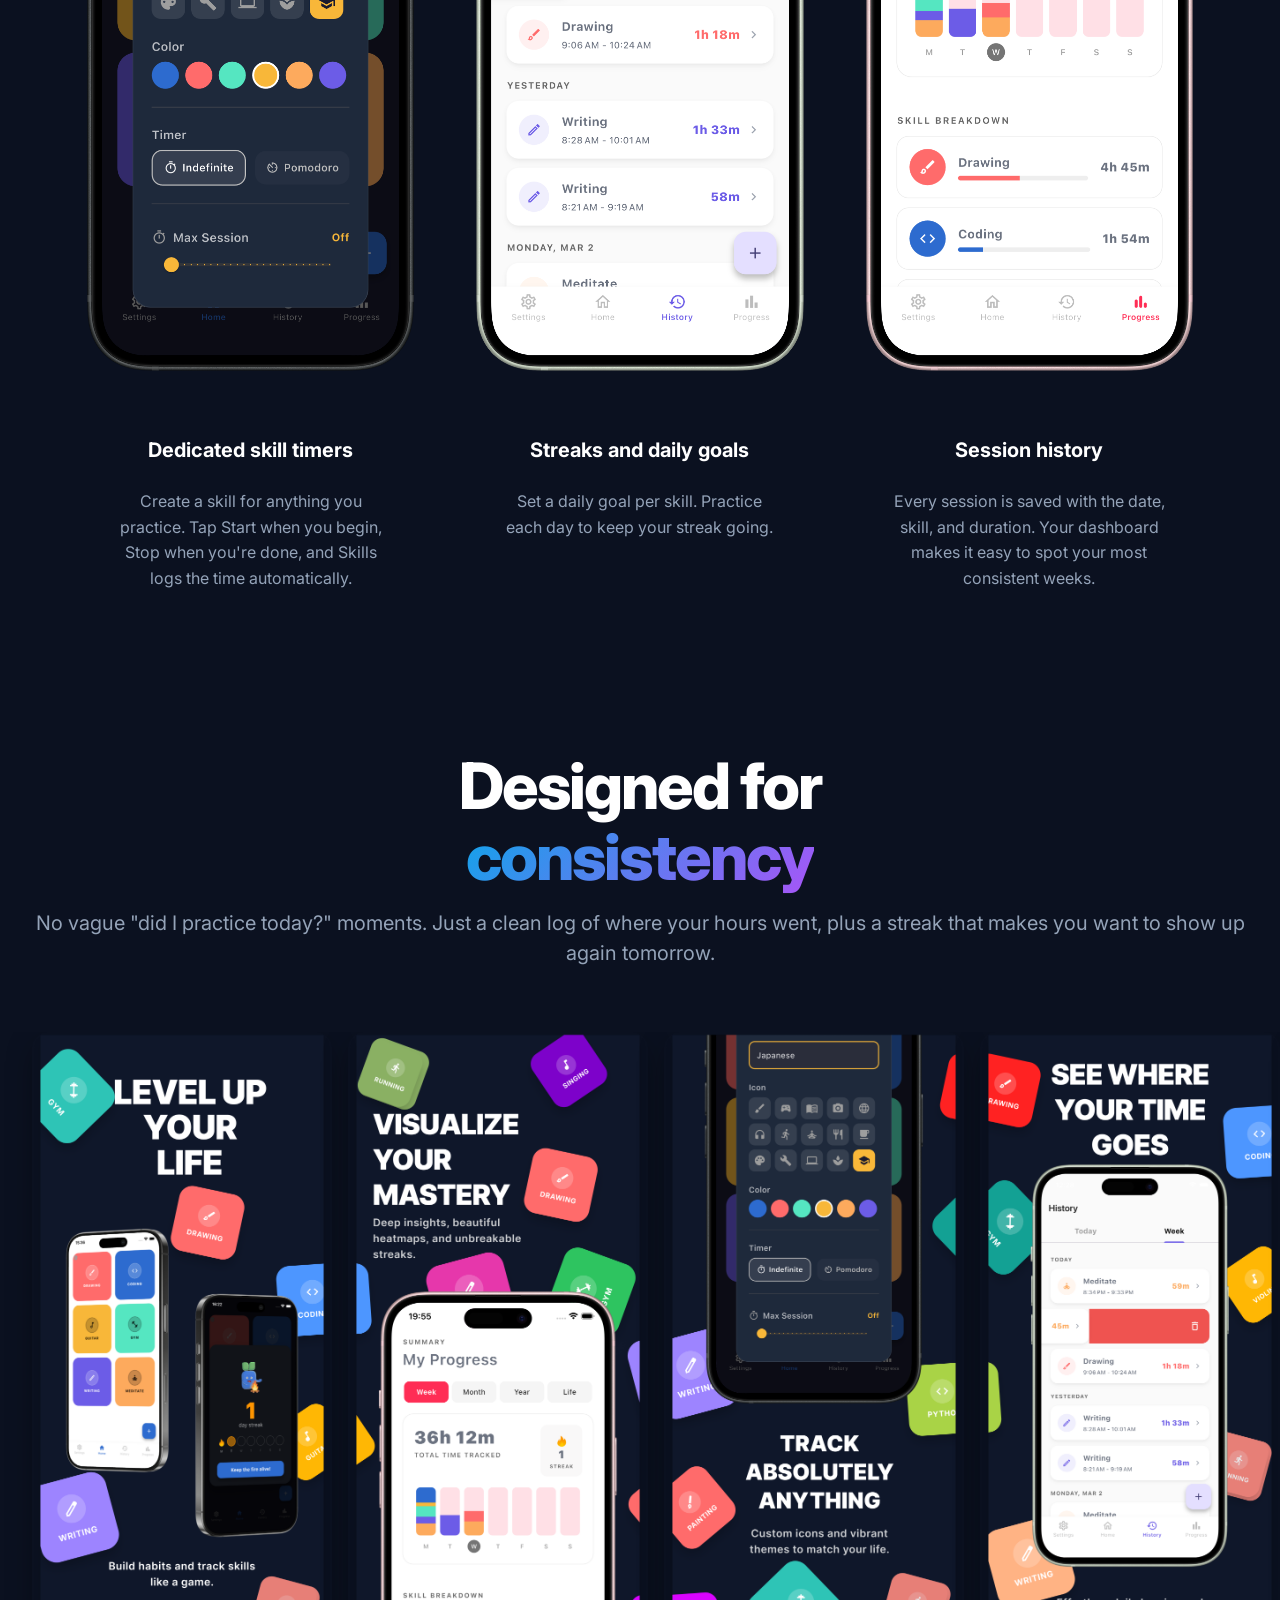
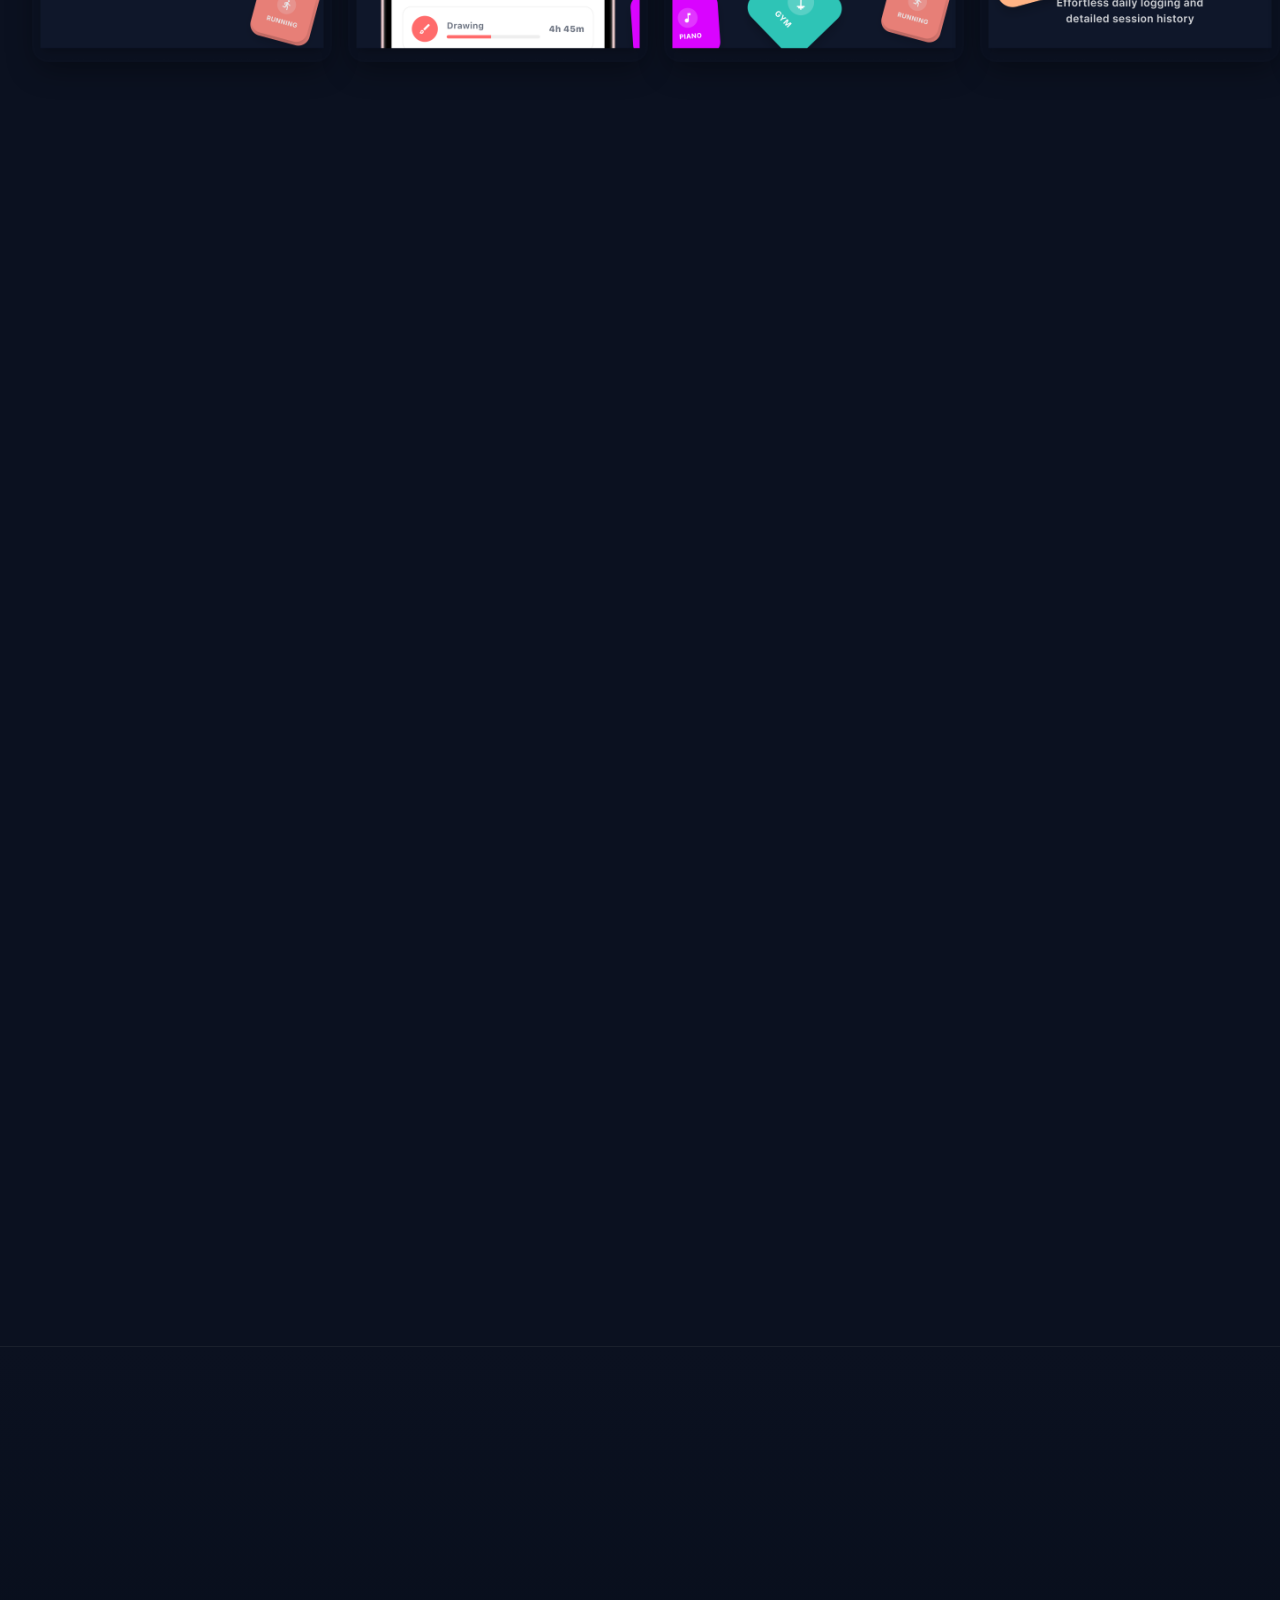
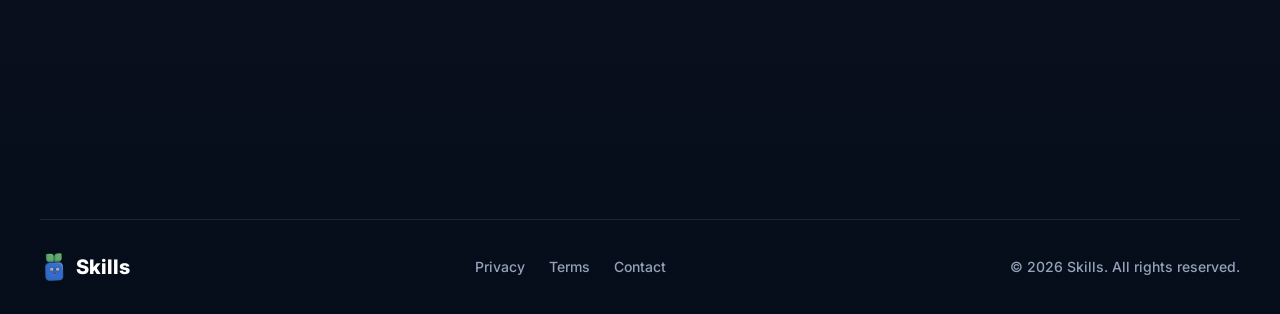
==== commit efc63dea: "fix: updated missing image to custom-ios.png" ====
--- a/index.html
+++ b/index.html
@@ -135,7 +135,7 @@
             <div class="simple-grid">
                 <div class="simple-card reveal">
                     <div class="simple-img-wrapper">
-                        <img src="assets/Simulator Screenshot - iPhone 16e - 2026-03-04 at 00.32.53-portrait.png" alt="Create custom skills and habits to track daily" loading="lazy">
+                        <img src="assets/custom-ios.png" alt="Create custom skills and habits to track daily" loading="lazy">
                     </div>
                     <h3>Dedicated skill timers</h3>
                     <p class="simple-desc">Create a skill for anything you practice. Tap Start when you begin, Stop when you're done, and Skills logs the time automatically.</p>
@@ -253,7 +253,7 @@
             <div class="footer-links">
                 <a href="privacy-terms.html#privacy">Privacy</a>
                 <a href="privacy-terms.html#terms">Terms</a>
-                <a href="mailto:jiyuusoftware@gmail.com">Contact</a>
+                <a href="contact.html">Contact</a>
             </div>
             <p class="copyright">© 2026 Skills. All rights reserved.</p>
         </div>
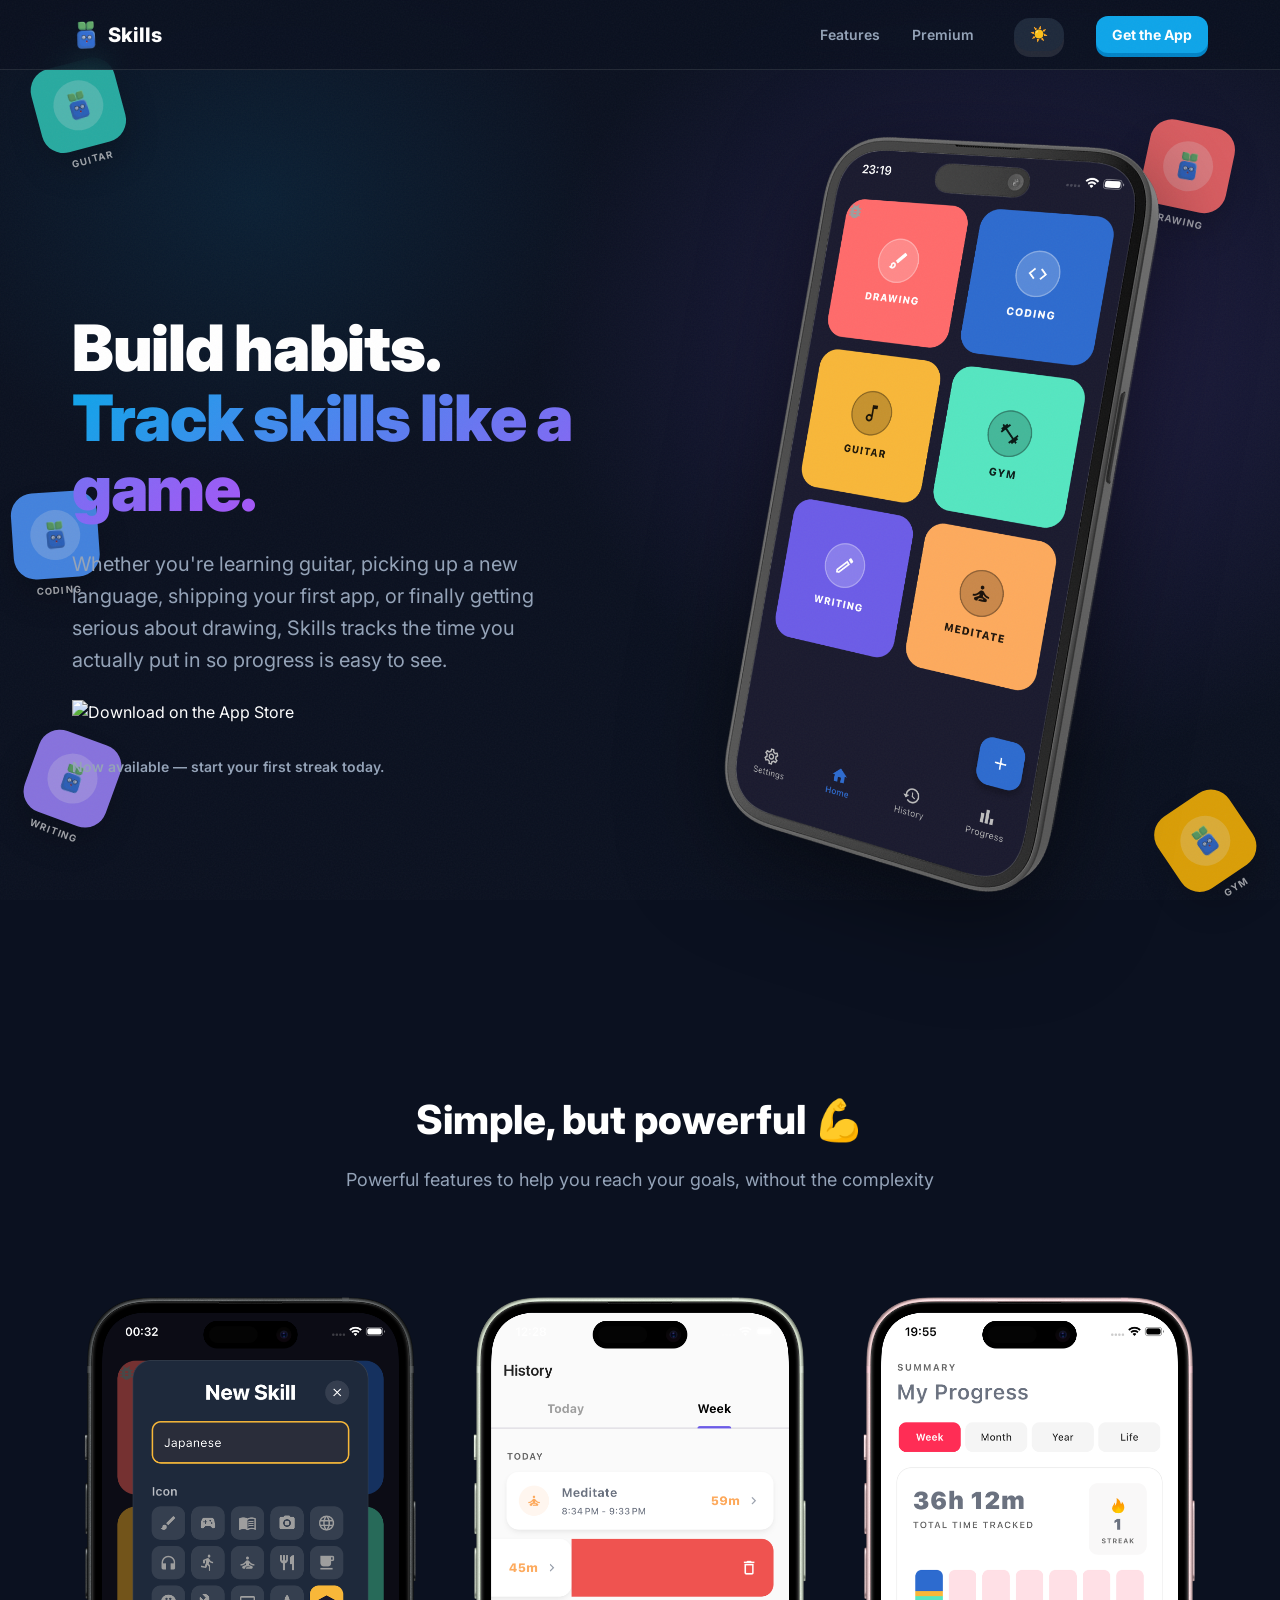
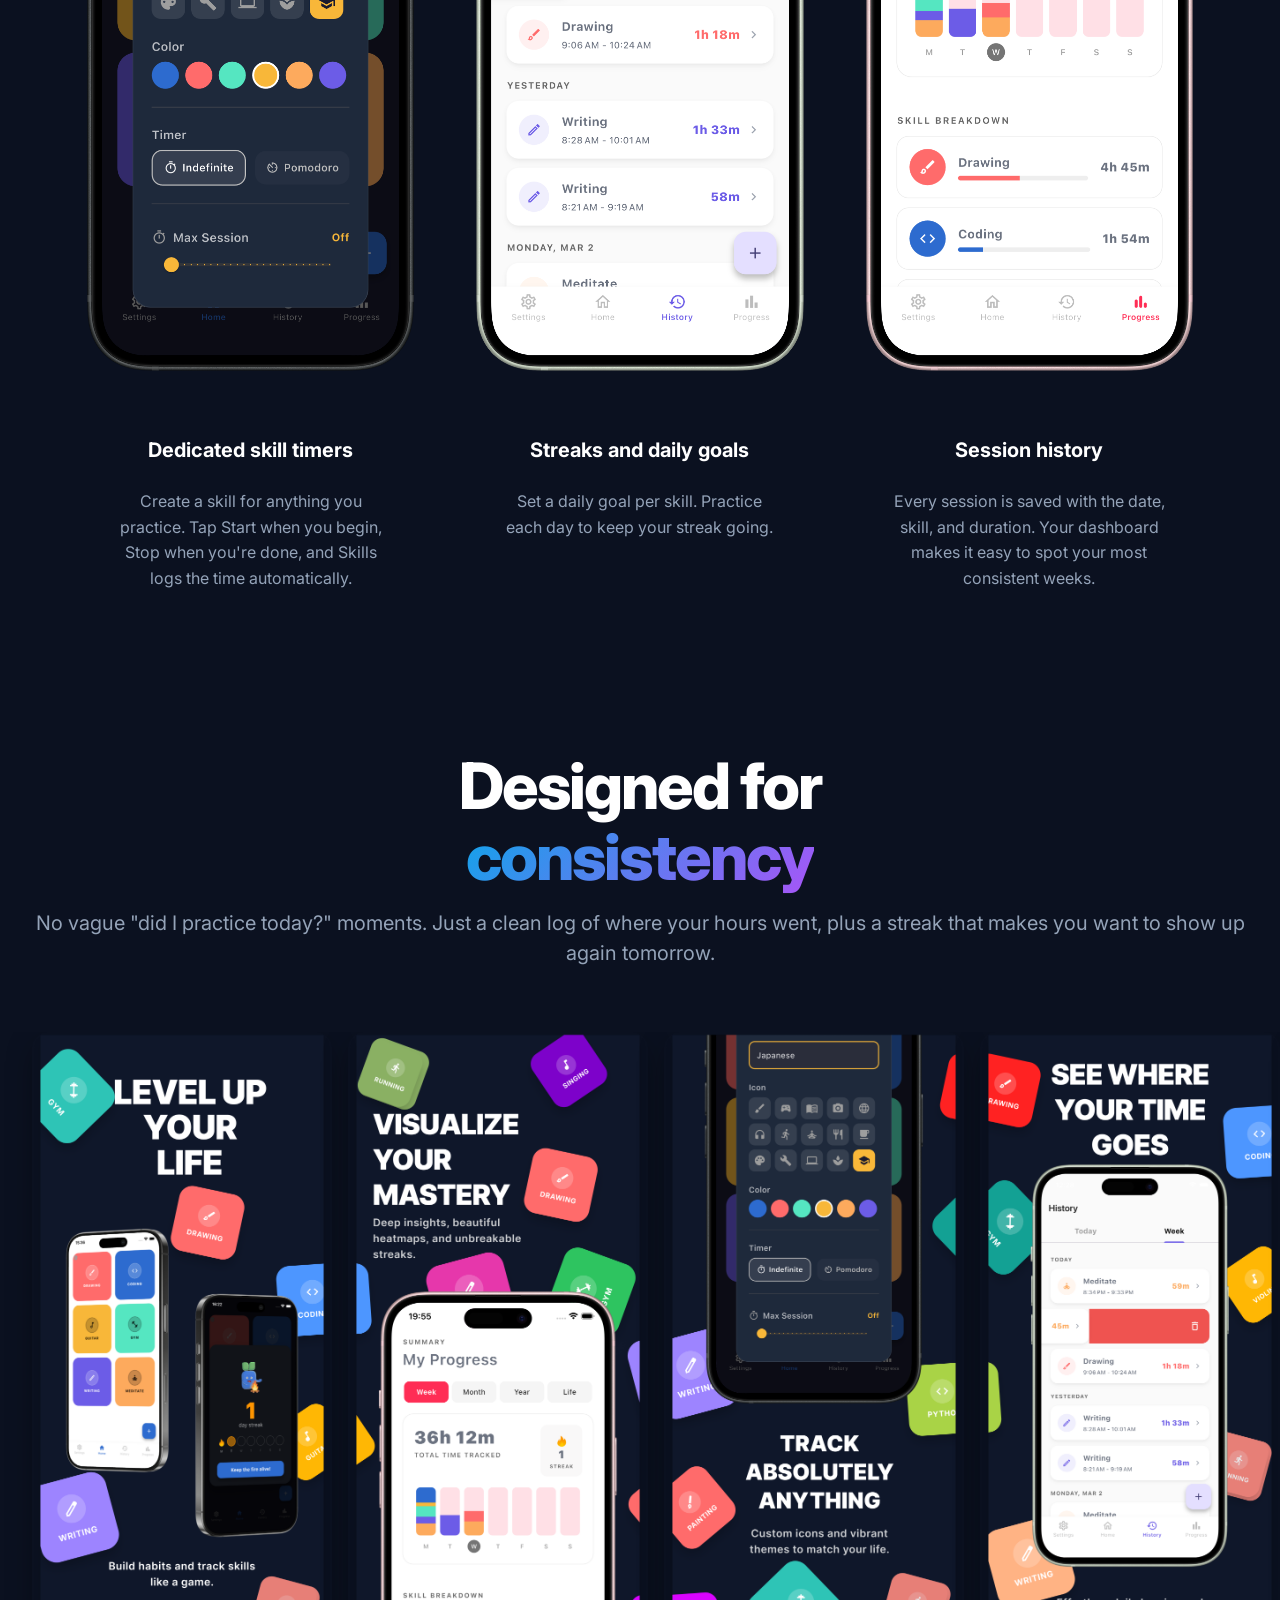
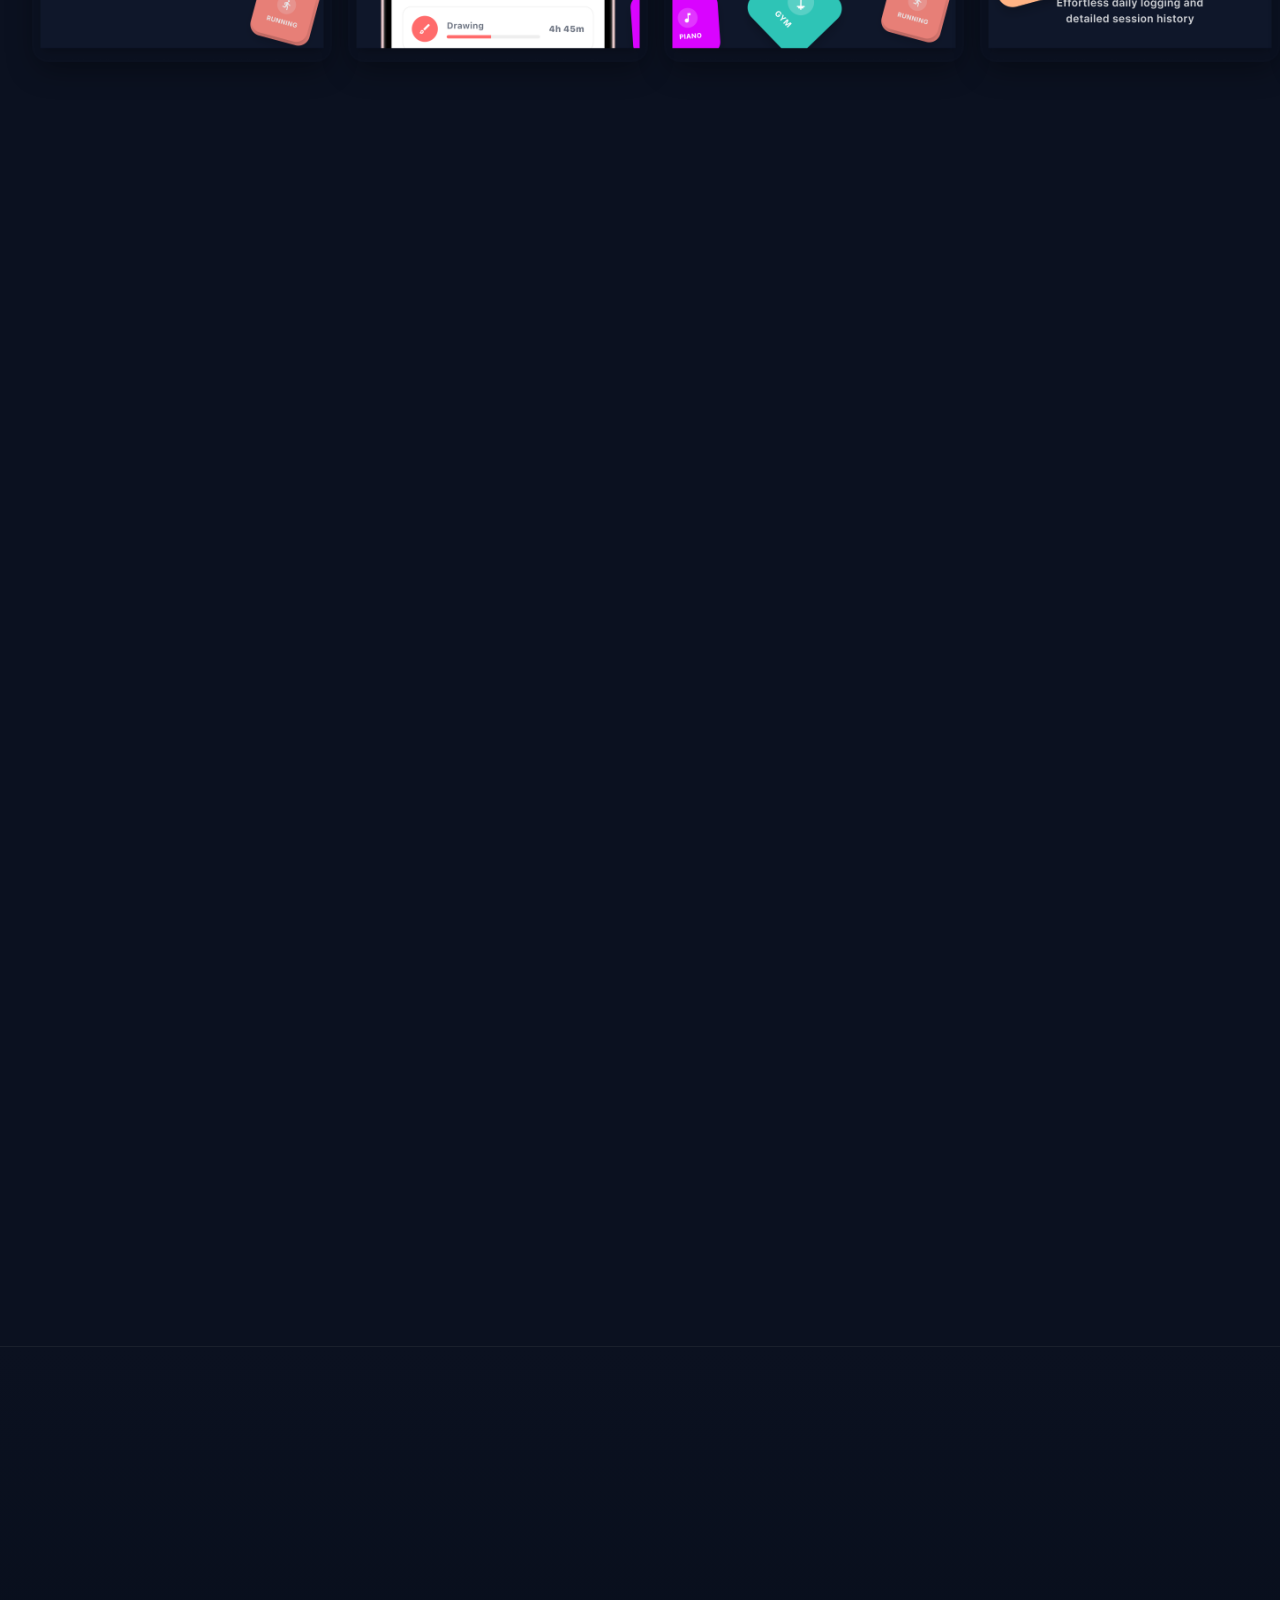
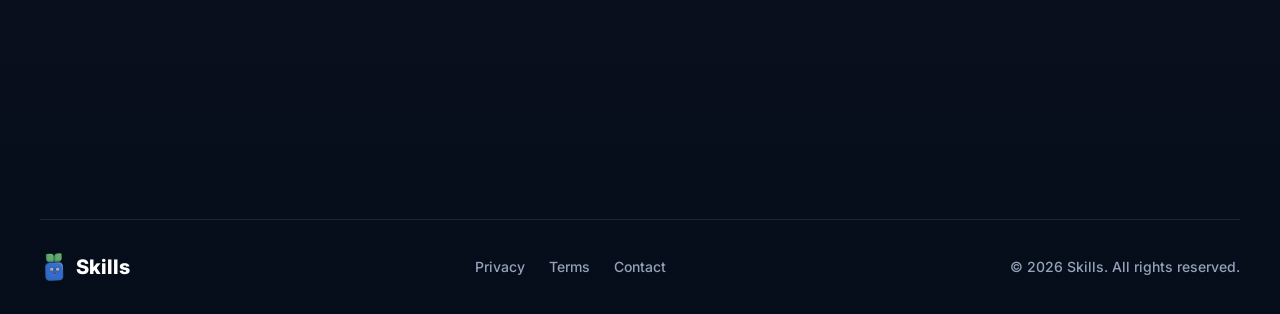
==== commit cc133d80: "Remove Android button and update App Store link to Japan store" ====
--- a/index.html
+++ b/index.html
@@ -31,7 +31,7 @@
         "name": "Skills",
         "description": "A premium, highly gamified habit and skill tracker. Level up your skills, visualize your data, and track absolutely anything.",
         "applicationCategory": ["LifestyleApplication", "HealthAndFitnessApplication"],
-        "operatingSystem": "iOS, Android",
+        "operatingSystem": "iOS",
         "offers": {
             "@type": "Offer",
             "price": "0",
@@ -67,7 +67,7 @@
                 <button id="theme-toggle-btn" class="btn btn-secondary" style="padding: 0.5rem 1rem; margin-left: 0.5rem; font-size: 0.9rem;">
                     <span id="theme-icon">☀️</span>
                 </button>
-                <a href="#download" class="btn btn-nav">Get the App</a>
+                <a href="https://apps.apple.com/jp/app/skills-skill-habit-tracker/id6760106275" target="_blank" class="btn btn-nav">Get the App</a>
             </div>
             <button class="hamburger" aria-label="Menu">
                 <span></span>
@@ -84,11 +84,8 @@
             <h1 class="hero-title">Build habits. <br><span class="text-gradient">Track skills like a game.</span></h1>
             <p class="hero-subtitle">Whether you're learning guitar, picking up a new language, shipping your first app, or finally getting serious about drawing, Skills tracks the time you actually put in so progress is easy to see.</p>
             <div class="store-badges">
-                <a href="#download" class="app-store-badge">
+                <a href="https://apps.apple.com/jp/app/skills-skill-habit-tracker/id6760106275" target="_blank" class="app-store-badge">
                     <img src="https://developer.apple.com/assets/elements/badges/download-on-the-app-store.svg" alt="Download on the App Store">
-                </a>
-                <a href="#download" class="google-play-badge">
-                    <img src="https://play.google.com/intl/en_us/badges/static/images/badges/en_badge_web_generic.png" alt="Get it on Google Play">
                 </a>
             </div>
             <p class="hero-early-access">Now available — start your first streak today.</p>
@@ -235,11 +232,8 @@
             <h2>Ready to Level Up?</h2>
             <p>Your future self will thank you. Start building today.</p>
             <div class="store-badges" style="justify-content: center; margin-top: 0.5rem;">
-                <a href="#" class="app-store-badge">
+                <a href="https://apps.apple.com/jp/app/skills-skill-habit-tracker/id6760106275" target="_blank" class="app-store-badge">
                     <img src="https://developer.apple.com/assets/elements/badges/download-on-the-app-store.svg" alt="Download on the App Store">
-                </a>
-                <a href="#" class="google-play-badge">
-                    <img src="https://play.google.com/intl/en_us/badges/static/images/badges/en_badge_web_generic.png" alt="Get it on Google Play">
                 </a>
             </div>
             <p class="premium-upsell">Unlock <span class="text-gradient">Premium</span> for lifetime history & infinite skills.</p>
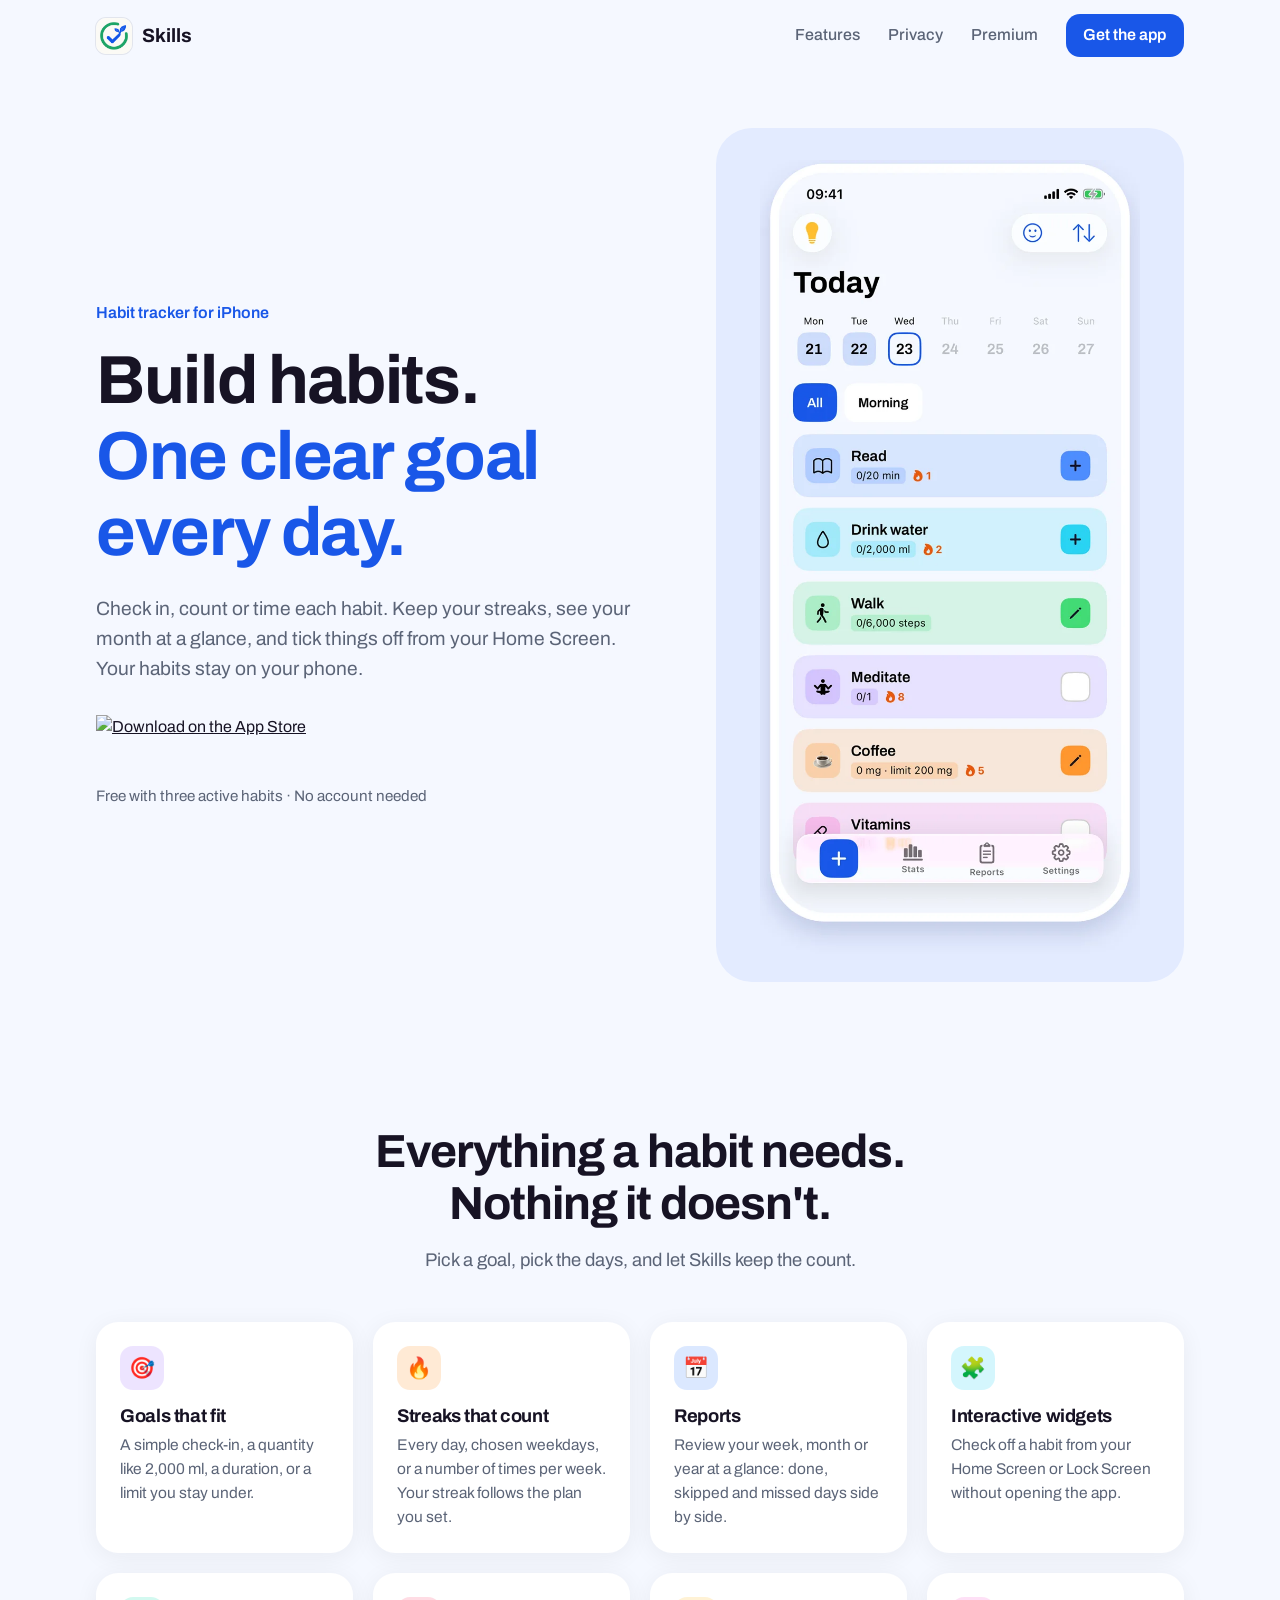
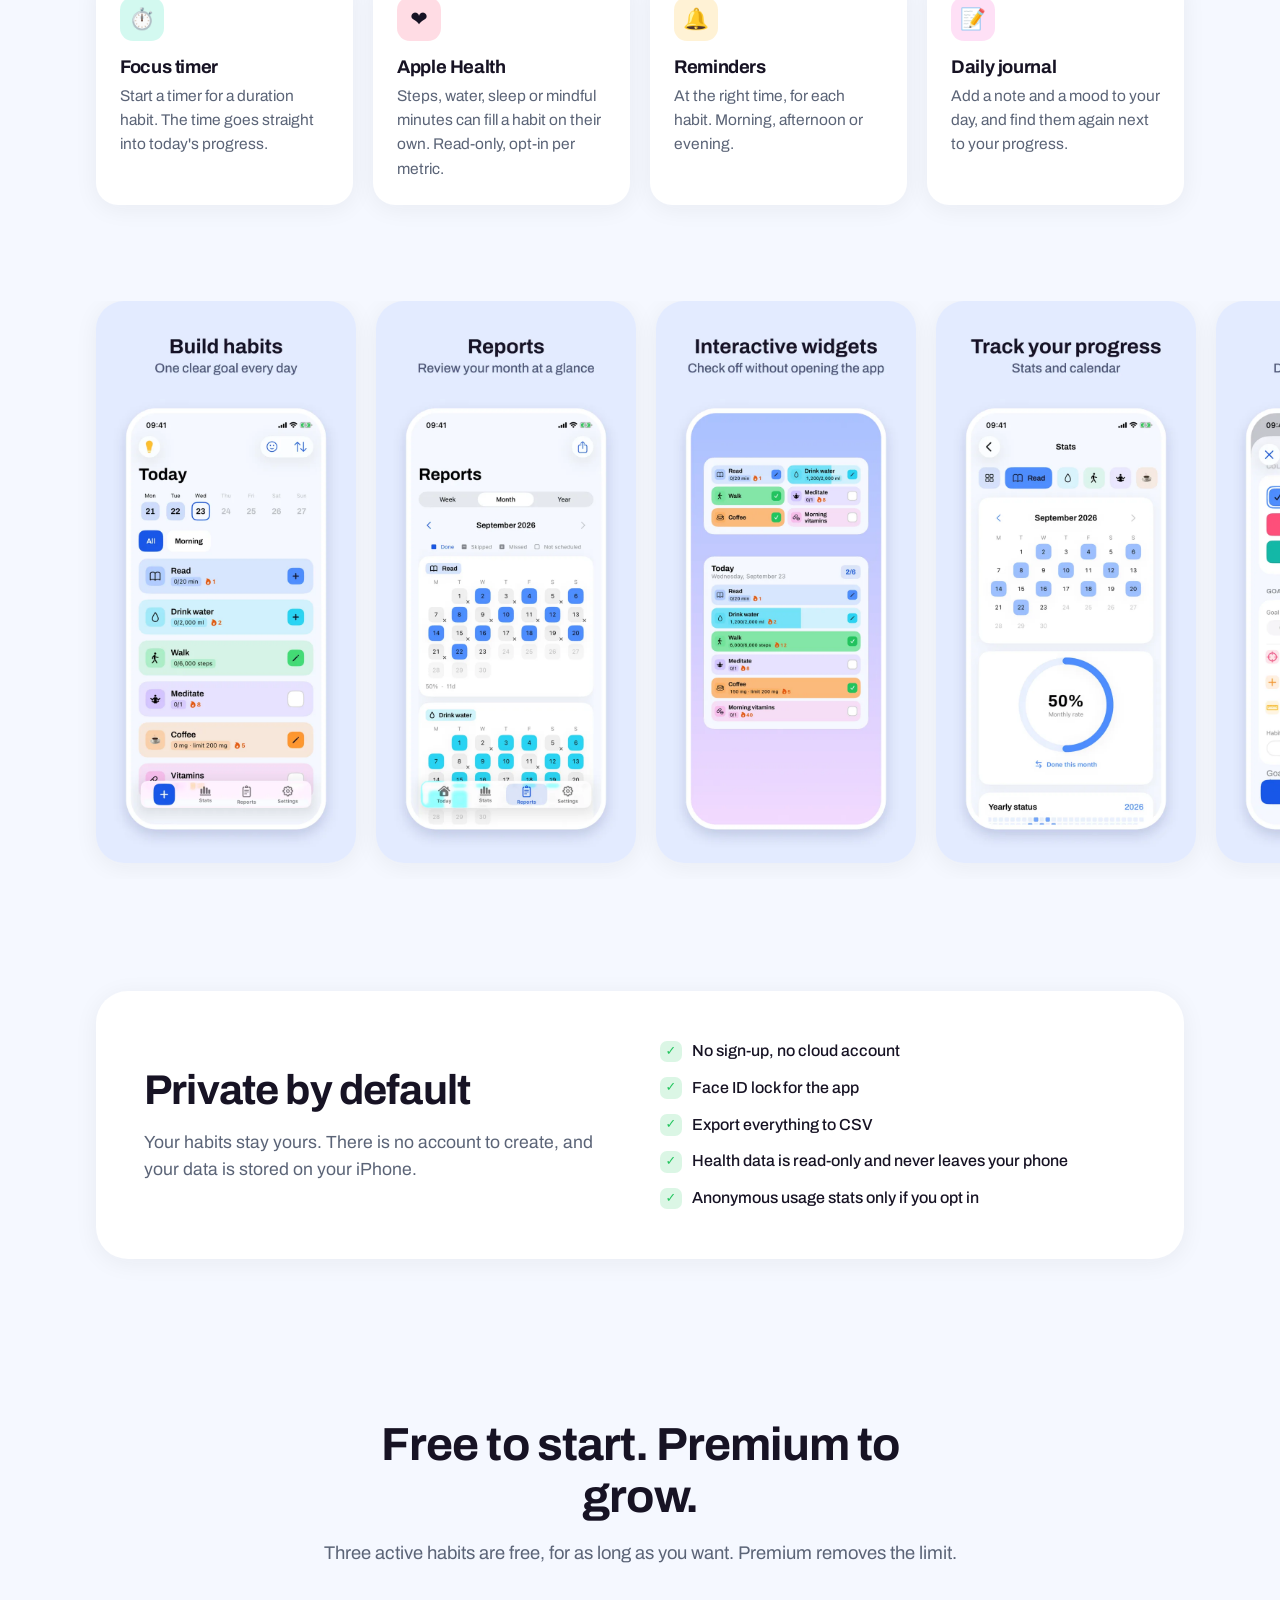
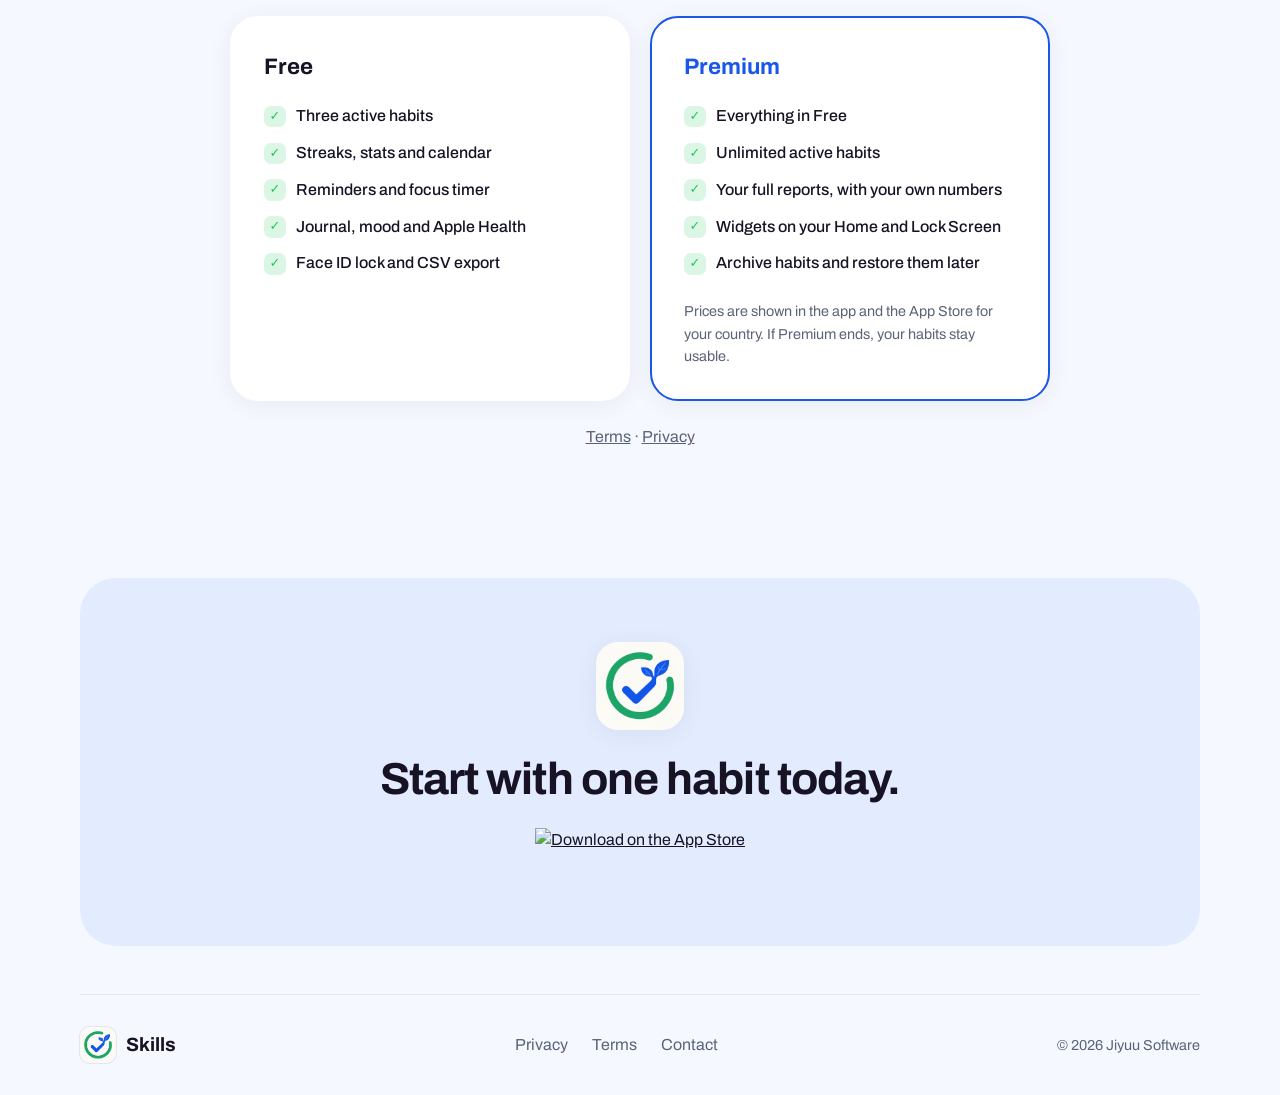
==== commit c15b439b: "feat: redesign landing page for the new habit tracker app Match the app's current theme (Archivo, Lo" ====
--- a/index.html
+++ b/index.html
@@ -1,255 +1,172 @@
 <!DOCTYPE html>
-<html lang="en" data-theme="dark">
+<html lang="en">
 <head>
     <meta charset="UTF-8">
     <meta name="viewport" content="width=device-width, initial-scale=1.0">
-    <title>Skills - Build Habits Like a Game</title>
-    <meta name="description" content="A premium, highly gamified habit and skill tracker. Level up your skills, visualize your data, and track absolutely anything.">
-    <link rel="canonical" href="https://yoursite.com/">
+    <title>Skills — Habit Tracker for iPhone</title>
+    <meta name="description" content="Skills is a calm habit tracker for iPhone. One clear goal per habit, streaks, monthly reports, widgets and a focus timer. Private by default.">
+    <meta name="theme-color" content="#F5F8FF" media="(prefers-color-scheme: light)">
+    <meta name="theme-color" content="#11151F" media="(prefers-color-scheme: dark)">
+    <link rel="canonical" href="https://skills.jiyuu.tech/">
+    <link rel="icon" href="assets/app/icon.png">
+    <link rel="apple-touch-icon" href="assets/app/icon.png">
 
-    <!-- Open Graph -->
     <meta property="og:type" content="website">
     <meta property="og:site_name" content="Skills">
-    <meta property="og:url" content="https://yoursite.com/">
-    <meta property="og:title" content="Skills - Gamified Habit &amp; Skill Tracker">
-    <meta property="og:description" content="Level up your life. Track your habits, build unbreakable streaks, and visualize your progress with premium heatmaps.">
-    <meta property="og:image" content="https://yoursite.com/assets/social-preview.jpg">
-    <meta property="og:image:width" content="1200">
-    <meta property="og:image:height" content="630">
+    <meta property="og:url" content="https://skills.jiyuu.tech/">
+    <meta property="og:title" content="Skills — Habit Tracker for iPhone">
+    <meta property="og:description" content="One clear goal every day. Streaks, reports, widgets and a focus timer. Your habits stay on your phone.">
+    <meta property="og:image" content="https://skills.jiyuu.tech/assets/app/icon.png">
+    <meta name="twitter:card" content="summary">
 
-    <!-- Twitter Card -->
-    <meta name="twitter:card" content="summary_large_image">
-    <meta name="twitter:title" content="Skills - Gamified Habit &amp; Skill Tracker">
-    <meta name="twitter:description" content="Level up your life. Track your habits, build unbreakable streaks, and visualize your progress with premium heatmaps.">
-    <meta name="twitter:image" content="https://yoursite.com/assets/social-preview.jpg">
-
-    <!-- Structured Data: SoftwareApplication -->
     <script type="application/ld+json">
     {
         "@context": "https://schema.org",
         "@type": "SoftwareApplication",
         "name": "Skills",
-        "description": "A premium, highly gamified habit and skill tracker. Level up your skills, visualize your data, and track absolutely anything.",
-        "applicationCategory": ["LifestyleApplication", "HealthAndFitnessApplication"],
-        "operatingSystem": "iOS",
-        "offers": {
-            "@type": "Offer",
-            "price": "0",
-            "priceCurrency": "USD"
-        },
-        "aggregateRating": {
-            "@type": "AggregateRating",
-            "ratingValue": "4.9",
-            "ratingCount": "1",
-            "bestRating": "5",
-            "worstRating": "1"
-        }
+        "description": "A calm habit tracker for iPhone: one clear goal per habit, streaks, monthly reports, widgets and a focus timer.",
+        "applicationCategory": "HealthApplication",
+        "operatingSystem": "iOS 18+",
+        "offers": { "@type": "Offer", "price": "0", "priceCurrency": "USD" }
     }
     </script>
 
-    <!-- Google Fonts: Inter as the clean sans-serif -->
     <link rel="preconnect" href="https://fonts.googleapis.com">
     <link rel="preconnect" href="https://fonts.gstatic.com" crossorigin>
-    <link href="https://fonts.googleapis.com/css2?family=Inter:wght@400;500;600;700;800;900&display=swap" rel="stylesheet">
+    <link href="https://fonts.googleapis.com/css2?family=Archivo:wght@400;500;600;700;800&display=swap" rel="stylesheet">
     <link rel="stylesheet" href="style.css">
 </head>
 <body>
-    <!-- Navbar -->
     <nav class="navbar">
         <div class="nav-container">
-            <div class="logo">
-                <img src="assets/main-logo.png" alt="Skills logo" class="logo-icon">
-                <span>Skills</span>
-            </div>
+            <a href="#" class="logo"><img src="assets/app/icon.png" alt="" class="logo-icon"><span>Skills</span></a>
             <div class="nav-links">
                 <a href="#features">Features</a>
+                <a href="#privacy">Privacy</a>
                 <a href="#premium">Premium</a>
-                <button id="theme-toggle-btn" class="btn btn-secondary" style="padding: 0.5rem 1rem; margin-left: 0.5rem; font-size: 0.9rem;">
-                    <span id="theme-icon">☀️</span>
-                </button>
-                <a href="https://apps.apple.com/jp/app/skills-skill-habit-tracker/id6760106275" target="_blank" class="btn btn-nav">Get the App</a>
+                <a href="https://apps.apple.com/app/id6760106275" target="_blank" rel="noopener" class="btn btn-nav">Get the app</a>
             </div>
-            <button class="hamburger" aria-label="Menu">
-                <span></span>
-                <span></span>
-                <span></span>
-            </button>
+            <button class="hamburger" aria-label="Menu"><span></span><span></span><span></span></button>
             <div class="menu-overlay"></div>
         </div>
     </nav>
 
-    <!-- Hero Section -->
     <header class="hero">
         <div class="hero-content">
-            <h1 class="hero-title">Build habits. <br><span class="text-gradient">Track skills like a game.</span></h1>
-            <p class="hero-subtitle">Whether you're learning guitar, picking up a new language, shipping your first app, or finally getting serious about drawing, Skills tracks the time you actually put in so progress is easy to see.</p>
+            <p class="eyebrow">Habit tracker for iPhone</p>
+            <h1>Build habits.<br><span class="accent">One clear goal every day.</span></h1>
+            <p class="hero-subtitle">Check in, count or time each habit. Keep your streaks, see your month at a glance, and tick things off from your Home Screen. Your habits stay on your phone.</p>
             <div class="store-badges">
-                <a href="https://apps.apple.com/jp/app/skills-skill-habit-tracker/id6760106275" target="_blank" class="app-store-badge">
+                <a href="https://apps.apple.com/app/id6760106275" target="_blank" rel="noopener" class="app-store-badge">
                     <img src="https://developer.apple.com/assets/elements/badges/download-on-the-app-store.svg" alt="Download on the App Store">
                 </a>
             </div>
-            <p class="hero-early-access">Now available — start your first streak today.</p>
+            <p class="hero-note">Free with three active habits · No account needed</p>
         </div>
-
         <div class="hero-visual">
-            <img src="assets/main-tilted.png" alt="Skills app main perspective mockup" class="main-tilted-img" data-parallax="0.08">
-        </div>
-
-        <!-- Floating skill icon cards (decorative) -->
-        <div class="hero-float-icons" aria-hidden="true">
-            <div class="float-icon float-icon--1">
-                <div class="fi-card"><div class="fi-circle"><img src="assets/main-logo.png" alt="" class="fi-logo"></div></div>
-                <span class="fi-label">Drawing</span>
-            </div>
-            <div class="float-icon float-icon--2">
-                <div class="fi-card"><div class="fi-circle"><img src="assets/main-logo.png" alt="" class="fi-logo"></div></div>
-                <span class="fi-label">Coding</span>
-            </div>
-            <div class="float-icon float-icon--3">
-                <div class="fi-card"><div class="fi-circle"><img src="assets/main-logo.png" alt="" class="fi-logo"></div></div>
-                <span class="fi-label">Guitar</span>
-            </div>
-            <div class="float-icon float-icon--4">
-                <div class="fi-card"><div class="fi-circle"><img src="assets/main-logo.png" alt="" class="fi-logo"></div></div>
-                <span class="fi-label">Gym</span>
-            </div>
-            <div class="float-icon float-icon--5">
-                <div class="fi-card"><div class="fi-circle"><img src="assets/main-logo.png" alt="" class="fi-logo"></div></div>
-                <span class="fi-label">Writing</span>
-            </div>
+            <img src="assets/app/today-phone.webp" alt="The Today screen of Skills with habits for reading, water, walking and meditation" width="720" height="1557">
         </div>
     </header>
 
-    <!-- Features Section -->
-    <main id="features">
-        
-        <!-- New Section: Simple but powerful -->
-        <section class="feature-section section-simple">
-            <div class="simple-header reveal">
-                <h2>Simple, but powerful 💪</h2>
-                <p>Powerful features to help you reach your goals, without the complexity</p>
+    <main>
+        <section id="features" class="section">
+            <div class="section-header reveal">
+                <h2>Everything a habit needs.<br>Nothing it doesn't.</h2>
+                <p>Pick a goal, pick the days, and let Skills keep the count.</p>
             </div>
-            <div class="simple-grid">
-                <div class="simple-card reveal">
-                    <div class="simple-img-wrapper">
-                        <img src="assets/custom-ios.png" alt="Create custom skills and habits to track daily" loading="lazy">
-                    </div>
-                    <h3>Dedicated skill timers</h3>
-                    <p class="simple-desc">Create a skill for anything you practice. Tap Start when you begin, Stop when you're done, and Skills logs the time automatically.</p>
-                </div>
-                <div class="simple-card reveal reveal-delay-1">
-                    <div class="simple-img-wrapper">
-                        <img src="assets/Simulator Screenshot - iPhone 16e - 2026-03-04 at 12.28.03-portrait.png" alt="Daily habit tracking checklist and streak gamification" loading="lazy">
-                    </div>
-                    <h3>Streaks and daily goals</h3>
-                    <p class="simple-desc">Set a daily goal per skill. Practice each day to keep your streak going.</p>
-                </div>
-                <div class="simple-card reveal reveal-delay-2">
-                    <div class="simple-img-wrapper">
-                        <img src="assets/data.png" alt="GitHub style consistency heatmap and progress charts" loading="lazy">
-                    </div>
-                    <h3>Session history</h3>
-                    <p class="simple-desc">Every session is saved with the date, skill, and duration. Your dashboard makes it easy to spot your most consistent weeks.</p>
-                </div>
+            <div class="feature-grid">
+                <article class="feature reveal"><span class="glyph" style="--tint:#A47AFF">🎯</span><h3>Goals that fit</h3><p>A simple check-in, a quantity like 2,000 ml, a duration, or a limit you stay under.</p></article>
+                <article class="feature reveal"><span class="glyph" style="--tint:#FF962E">🔥</span><h3>Streaks that count</h3><p>Every day, chosen weekdays, or a number of times per week. Your streak follows the plan you set.</p></article>
+                <article class="feature reveal"><span class="glyph" style="--tint:#4D8DFF">📅</span><h3>Reports</h3><p>Review your week, month or year at a glance: done, skipped and missed days side by side.</p></article>
+                <article class="feature reveal"><span class="glyph" style="--tint:#29D3F2">🧩</span><h3>Interactive widgets</h3><p>Check off a habit from your Home Screen or Lock Screen without opening the app.</p></article>
+                <article class="feature reveal"><span class="glyph" style="--tint:#27DFB3">⏱️</span><h3>Focus timer</h3><p>Start a timer for a duration habit. The time goes straight into today's progress.</p></article>
+                <article class="feature reveal"><span class="glyph" style="--tint:#FF4F7B">❤️</span><h3>Apple Health</h3><p>Steps, water, sleep or mindful minutes can fill a habit on their own. Read-only, opt-in per metric.</p></article>
+                <article class="feature reveal"><span class="glyph" style="--tint:#FFBE2E">🔔</span><h3>Reminders</h3><p>At the right time, for each habit. Morning, afternoon or evening.</p></article>
+                <article class="feature reveal"><span class="glyph" style="--tint:#F967D2">📝</span><h3>Daily journal</h3><p>Add a note and a mood to your day, and find them again next to your progress.</p></article>
             </div>
         </section>
 
-        <!-- App Store Showcase Gallery -->
-        <section class="appstore-gallery-section" id="gallery">
-            <div class="gallery-header reveal">
-                <h2>Designed for <br><span class="text-gradient">consistency</span></h2>
-                <p>No vague "did I practice today?" moments. Just a clean log of where your hours went, plus a streak that makes you want to show up again tomorrow.</p>
-            </div>
-            <div class="gallery-container reveal">
-                <div class="gallery-track">
-                    <img src="assets/page1.png" alt="Streak tracking" class="gallery-item" loading="lazy">
-                    <img src="assets/page2.png" alt="Advanced analytics" class="gallery-item" loading="lazy">
-                    <img src="assets/page3.png" alt="Customization is key" class="gallery-item" loading="lazy">
-                    <img src="assets/page4.png" alt="Detailed History" class="gallery-item" loading="lazy">
-                    <img src="assets/page5.png" alt="Dark and Light mode" class="gallery-item" loading="lazy">
-                </div>
+        <section class="gallery-section" aria-label="Screenshots">
+            <div class="gallery-track">
+                <img src="assets/app/today.webp" alt="Build habits — one clear goal every day" loading="lazy">
+                <img src="assets/app/reports.webp" alt="Reports — review your month at a glance" loading="lazy">
+                <img src="assets/app/home.webp" alt="Interactive widgets — check off without opening the app" loading="lazy">
+                <img src="assets/app/habitstats.webp" alt="Track your progress — stats and calendar" loading="lazy">
+                <img src="assets/app/edit.webp" alt="Goals that fit — duration, quantity or limit" loading="lazy">
+                <img src="assets/app/focus.webp" alt="Focus timer — a moment just for you" loading="lazy">
+                <img src="assets/app/notifs.webp" alt="Reminders — at the right time, for each habit" loading="lazy">
+                <img src="assets/app/lock.webp" alt="Lock Screen — your habits at a glance" loading="lazy">
+                <img src="assets/app/memo.webp" alt="Daily journal — a note and a mood" loading="lazy">
+                <img src="assets/app/privacy.webp" alt="Private by default — your habits stay yours" loading="lazy">
             </div>
         </section>
 
-        <!-- Pricing -->
-        <section id="pricing" class="pricing-section reveal">
-            <div class="pricing-header">
-                <img src="assets/happy.png" alt="Start Mastery Today" class="pricing-mascot">
-                <h2>Start Mastery Today</h2>
-                <p>All features. Cancel anytime.</p>
+        <section id="privacy" class="section">
+            <div class="privacy-card reveal">
+                <div>
+                    <h2>Private by default</h2>
+                    <p>Your habits stay yours. There is no account to create, and your data is stored on your iPhone.</p>
+                </div>
+                <ul class="checklist">
+                    <li>No sign-up, no cloud account</li>
+                    <li>Face ID lock for the app</li>
+                    <li>Export everything to CSV</li>
+                    <li>Health data is read-only and never leaves your phone</li>
+                    <li>Anonymous usage stats only if you opt in</li>
+                </ul>
             </div>
+        </section>
 
-            <div class="pricing-grid">
-
-                <!-- Monthly -->
-                <div class="pricing-card">
-                    <span class="pricing-tier">MONTHLY</span>
-                    <div class="pricing-price">
-                        <span class="pricing-amount">$1.99</span>
-                        <span class="pricing-period">/month</span>
-                    </div>
-                    <ul class="pricing-features">
-                        <li>Unlimited skills &amp; trackers</li>
-                        <li>Full stats, charts &amp; heatmaps</li>
-                        <li>Pomodoro focus sessions</li>
-                        <li>Custom themes &amp; accents</li>
-                        <li>Sessions edit &amp; data recovery</li>
+        <section id="premium" class="section">
+            <div class="section-header reveal">
+                <h2>Free to start. Premium to grow.</h2>
+                <p>Three active habits are free, for as long as you want. Premium removes the limit.</p>
+            </div>
+            <div class="plans">
+                <div class="plan reveal">
+                    <span class="plan-tier">Free</span>
+                    <ul class="checklist">
+                        <li>Three active habits</li>
+                        <li>Streaks, stats and calendar</li>
+                        <li>Reminders and focus timer</li>
+                        <li>Journal, mood and Apple Health</li>
+                        <li>Face ID lock and CSV export</li>
                     </ul>
-
                 </div>
-
-                <!-- Yearly (featured) -->
-                <div class="pricing-card pricing-card--featured">
-                    <div class="pricing-badge">58% OFF</div>
-                    <span class="pricing-tier">YEARLY</span>
-                    <div class="pricing-price">
-                        <span class="pricing-amount">$9.99</span>
-                        <span class="pricing-period">/year</span>
-                    </div>
-                    <p class="pricing-equiv">just $0.83 / month</p>
-                    <ul class="pricing-features">
-                        <li>Unlimited skills &amp; trackers</li>
-                        <li>Full stats, charts &amp; heatmaps</li>
-                        <li>Pomodoro focus sessions</li>
-                        <li>Custom themes &amp; accents</li>
-                        <li>Sessions edit &amp; data recovery</li>
+                <div class="plan plan--premium reveal">
+                    <span class="plan-tier">Premium</span>
+                    <ul class="checklist">
+                        <li>Everything in Free</li>
+                        <li>Unlimited active habits</li>
+                        <li>Your full reports, with your own numbers</li>
+                        <li>Widgets on your Home and Lock Screen</li>
+                        <li>Archive habits and restore them later</li>
                     </ul>
-
+                    <p class="plan-note">Prices are shown in the app and the App Store for your country. If Premium ends, your habits stay usable.</p>
                 </div>
-
             </div>
-
-            <div class="pricing-footer-links">
-                <a href="privacy-terms.html#terms">Terms</a>
-                <a href="privacy-terms.html#privacy">Privacy</a>
-            </div>
+            <p class="plans-links"><a href="privacy-terms.html#terms">Terms</a> · <a href="privacy-terms.html#privacy">Privacy</a></p>
         </section>
     </main>
 
-    <!-- Final CTA & Footer -->
-    <footer id="premium" class="footer-cta">
+    <footer class="footer-cta">
         <div class="cta-container reveal">
-            <h2>Ready to Level Up?</h2>
-            <p>Your future self will thank you. Start building today.</p>
-            <div class="store-badges" style="justify-content: center; margin-top: 0.5rem;">
-                <a href="https://apps.apple.com/jp/app/skills-skill-habit-tracker/id6760106275" target="_blank" class="app-store-badge">
+            <img src="assets/app/icon.png" alt="" class="cta-icon">
+            <h2>Start with one habit today.</h2>
+            <div class="store-badges">
+                <a href="https://apps.apple.com/app/id6760106275" target="_blank" rel="noopener" class="app-store-badge">
                     <img src="https://developer.apple.com/assets/elements/badges/download-on-the-app-store.svg" alt="Download on the App Store">
                 </a>
             </div>
-            <p class="premium-upsell">Unlock <span class="text-gradient">Premium</span> for lifetime history & infinite skills.</p>
         </div>
-        
         <div class="footer-bottom">
-            <div class="logo">
-                <img src="assets/main-logo.png" alt="Skills logo" class="logo-icon">
-                <span>Skills</span>
-            </div>
+            <div class="logo"><img src="assets/app/icon.png" alt="" class="logo-icon"><span>Skills</span></div>
             <div class="footer-links">
                 <a href="privacy-terms.html#privacy">Privacy</a>
                 <a href="privacy-terms.html#terms">Terms</a>
                 <a href="contact.html">Contact</a>
             </div>
-            <p class="copyright">© 2026 Skills. All rights reserved.</p>
+            <p class="copyright">© 2026 Jiyuu Software</p>
         </div>
     </footer>
 
--- a/style.css
+++ b/style.css
@@ -1,1264 +1,208 @@
+/* Tokens mirror the app's Design/Theme.swift: page, surface, Logo Blue action, ink. */
 :root {
-    /* 
-     * Core Design System variables 
-     */
-    --bg-dark: #0B1120; /* Deep Dark Navy - never pure black */
-    --bg-dark-surface: #1E293B; /* Slightly lighter navy for cards */
-    --bg-dark-surface-elevated: #334155;
-    
-    --bg-light: #FFFFFF; /* Pristine white like Ellie Planner */
-    --bg-light-surface: #F8FAFC;
-    --bg-light-surface-elevated: #F1F5F9;
-
-    --text-dark-primary: #FFFFFF;
-    --text-dark-secondary: #94A3B8;
-    
-    --text-light-primary: #0F172A;
-    --text-light-secondary: #475569;
-
-    /* Vibrant Accents */
-    --accent-blue: #0EA5E9;
-    --accent-blue-dark: #0284C7;
-    
-    --accent-orange: #F97316;
-    --accent-orange-dark: #C2410C;
-
-    --accent-red: #EF4444;
-    --accent-red-dark: #B91C1C;
-
-    --accent-yellow: #FACC15;
-    --accent-yellow-dark: #CA8A04;
-
-    --accent-purple: #8B5CF6;
-    --accent-purple-dark: #6D28D9;
-
-    --accent-green: #10B981;
-    --accent-green-dark: #047857;
-
-    /* Semantic Variables initially mapping to Dark Mode */
-    --bg-main: var(--bg-dark);
-    --bg-surface: var(--bg-dark-surface);
-    --text-primary: var(--text-dark-primary);
-    --text-secondary: var(--text-dark-secondary);
-    --nav-bg: rgba(11, 17, 32, 0.8);
-    --border-color: rgba(255, 255, 255, 0.1);
-
-    /* Layout */
-    --max-width: 1200px;
-}
-
-[data-theme="light"] {
-    --bg-main: var(--bg-light);
-    --bg-surface: var(--bg-light-surface);
-    --text-primary: var(--text-light-primary);
-    --text-secondary: var(--text-light-secondary);
-    --nav-bg: rgba(248, 250, 252, 0.8);
-    --border-color: rgba(0, 0, 0, 0.1);
-}
-
-* {
-    box-sizing: border-box;
-    margin: 0;
-    padding: 0;
-}
-
+    --page: #F5F8FF;
+    --surface: #FFFFFF;
+    --tint: #E3EBFF;
+    --text: #171324;
+    --muted: #5B6477;
+    --border: rgba(23, 19, 36, 0.08);
+    --shade: 0 4px 24px rgba(26, 26, 26, 0.06);
+    --action: #1957E8;
+    --on-action: #FFFFFF;
+    --primary: var(--action);
+    --success: #22C55E;
+    --streak: #EA580C;
+    --radius: 22px;
+    color-scheme: light dark;
+}
+
+@media (prefers-color-scheme: dark) {
+    :root {
+        --page: #11151F;
+        --surface: #1A202E;
+        --tint: #1B2640;
+        --text: #F3F5FA;
+        --muted: #9AA3B5;
+        --border: rgba(255, 255, 255, 0.08);
+        --shade: none;
+        --action: #A1BDFF;
+        --on-action: #14203D;
+        --success: #4ADE80;
+        --streak: #FF6600;
+    }
+}
+
+*, *::before, *::after { box-sizing: border-box; margin: 0; padding: 0; }
+html { scroll-behavior: smooth; }
 body {
-    font-family: 'Inter', -apple-system, BlinkMacSystemFont, "Segoe UI", Helvetica, Arial, sans-serif;
-    background-color: var(--bg-main);
-    background-image:
-        radial-gradient(ellipse 700px 600px at 80% 38%, rgba(139, 92, 246, 0.18) 0%, transparent 70%),
-        radial-gradient(ellipse 500px 400px at 20% 22%, rgba(14, 165, 233, 0.1) 0%, transparent 70%);
-    background-attachment: fixed;
-    color: var(--text-primary);
-    line-height: 1.5;
+    font-family: 'Archivo', -apple-system, system-ui, sans-serif;
+    background: var(--page);
+    color: var(--text);
+    line-height: 1.55;
     -webkit-font-smoothing: antialiased;
     overflow-x: hidden;
-    transition: background-color 0.3s ease, color 0.3s ease;
-}
-
-[data-theme="light"] body,
-[data-theme="light"] {
-    background-image:
-        radial-gradient(ellipse 700px 600px at 80% 38%, rgba(139, 92, 246, 0.07) 0%, transparent 70%),
-        radial-gradient(ellipse 500px 400px at 20% 22%, rgba(14, 165, 233, 0.05) 0%, transparent 70%);
-}
-
-a {
-    text-decoration: none;
-    color: inherit;
-}
-
-/* Typography elements */
-.text-gradient {
-    background: linear-gradient(135deg, var(--accent-blue), #A855F7);
-    -webkit-background-clip: text;
-    -webkit-text-fill-color: transparent;
-    background-clip: text;
-    color: transparent; /* Fallback */
-}
-
-/* =========================================
-   Buttons & "Tactile" Duolingo Cards
-   ========================================= */
-.btn {
-    display: inline-flex;
-    align-items: center;
-    justify-content: center;
-    gap: 0.5rem;
-    font-weight: 700;
-    border-radius: 16px; /* Squircle feel */
-    border: none;
-    cursor: pointer;
-    transition: transform 0.1s cubic-bezier(0.4, 0, 0.2, 1), box-shadow 0.1s cubic-bezier(0.4, 0, 0.2, 1);
-    user-select: none;
-}
-
-.btn-lg {
-    padding: 1rem 2rem;
-    font-size: 1.125rem;
-}
-
-/* Primary Brand Button (Vibrant Blue with deep shadow) */
-.btn-primary {
-    background-color: var(--accent-blue);
-    color: white;
-    /* Solid, unblurred shadow at the bottom of the exact same color, but a darker shade */
-    box-shadow: 0 6px 0 var(--accent-blue-dark);
-}
-
-.btn-primary:active {
-    transform: translateY(6px);
-    box-shadow: 0 0px 0 var(--accent-blue-dark);
-}
-
-.btn-primary:hover {
-    filter: brightness(1.1);
-}
-
-/* Secondary Button */
-.btn-secondary {
-    background-color: var(--bg-surface);
-    color: var(--text-primary);
-    box-shadow: 0 6px 0 var(--border-color);
-}
-
-.btn-secondary:active {
-    transform: translateY(6px);
-    box-shadow: 0 0px 0 var(--border-color);
-}
-
-.btn-nav {
-    padding: 0.5rem 1rem;
-    font-size: 0.875rem;
-    background-color: var(--accent-blue);
-    color: white;
-    box-shadow: 0 4px 0 var(--accent-blue-dark);
-    border-radius: 12px;
-}
-.btn-nav:active {
-    transform: translateY(4px);
-    box-shadow: 0 0px 0 var(--accent-blue-dark);
-}
-
-/* =========================================
-   Navbar
-   ========================================= */
-.navbar {
-    position: fixed;
-    top: 0;
-    left: 0;
-    width: 100%;
-    z-index: 100;
-    background: var(--nav-bg);
-    backdrop-filter: blur(12px);
-    -webkit-backdrop-filter: blur(12px);
-    border-bottom: 1px solid var(--border-color);
-}
-
-.nav-container {
-    max-width: var(--max-width);
-    margin: 0 auto;
-    padding: 1rem 2rem;
-    display: flex;
-    justify-content: space-between;
-    align-items: center;
-}
-
-.logo {
-    font-weight: 800;
-    font-size: 1.25rem;
-    display: flex;
-    align-items: center;
-    gap: 0.5rem;
-}
-
-.logo-icon {
-    width: 28px;
-    height: 28px;
-    object-fit: contain;
-}
-
-.nav-links {
-    display: flex;
-    align-items: center;
-    gap: 2rem;
-    font-weight: 600;
-    font-size: 0.875rem;
-}
-
-.nav-links a:not(.btn) {
-    color: var(--text-secondary);
-    transition: color 0.2s ease;
-}
-
-.nav-links a:not(.btn):hover {
-    color: var(--text-primary);
-}
-
-
-/* =========================================
-   Hero Section
-   ========================================= */
+}
+img { max-width: 100%; display: block; }
+a { color: inherit; }
+h1, h2, h3 { line-height: 1.12; letter-spacing: -0.02em; font-weight: 700; }
+
+/* Buttons */
+.btn { display: inline-flex; align-items: center; text-decoration: none; font-weight: 600; border-radius: 14px; }
+.btn-nav { background: var(--action); color: var(--on-action) !important; padding: 0.55rem 1.1rem; }
+.btn-nav:hover { opacity: 0.88; }
+
+/* Navbar */
+.navbar { position: fixed; inset: 0 0 auto; z-index: 100; transition: background 0.2s, box-shadow 0.2s; }
+.navbar.scrolled, .navbar.solid-nav {
+    background: color-mix(in srgb, var(--page) 82%, transparent);
+    backdrop-filter: saturate(180%) blur(16px);
+    -webkit-backdrop-filter: saturate(180%) blur(16px);
+    box-shadow: 0 1px 0 var(--border);
+}
+.nav-container { max-width: 1120px; margin: 0 auto; padding: 0.9rem 16px; display: flex; align-items: center; justify-content: space-between; }
+.logo { display: flex; align-items: center; gap: 0.6rem; font-weight: 700; font-size: 1.2rem; text-decoration: none; color: inherit; }
+.logo-icon { width: 36px; height: 36px; border-radius: 10px; box-shadow: 0 0 0 1px var(--border); }
+.nav-links { display: flex; align-items: center; gap: 1.75rem; }
+.nav-links a:not(.btn) { text-decoration: none; color: var(--muted); font-weight: 500; }
+.nav-links a:not(.btn):hover { color: var(--text); }
+.hamburger { display: none; background: none; border: 0; cursor: pointer; padding: 8px; z-index: 102; }
+.hamburger span { display: block; width: 22px; height: 2px; background: var(--text); margin: 5px 0; border-radius: 2px; transition: transform 0.25s, opacity 0.25s; }
+.hamburger.active span:nth-child(1) { transform: translateY(7px) rotate(45deg); }
+.hamburger.active span:nth-child(2) { opacity: 0; }
+.hamburger.active span:nth-child(3) { transform: translateY(-7px) rotate(-45deg); }
+.menu-overlay { display: none; }
+
+/* Hero */
 .hero {
-    min-height: 100vh;
-    padding: 8rem max(2rem, calc((100% - var(--max-width)) / 2 + 2rem)) 4rem;
-    width: 100%;
-    display: grid;
-    grid-template-columns: 1fr 1fr;
-    gap: 4rem;
-    align-items: center;
-}
-
-.hero-content {
-    display: flex;
-    flex-direction: column;
-    gap: 1.5rem;
-}
-
-.hero-title {
-    font-size: clamp(3rem, 5vw, 4.5rem);
-    font-weight: 900;
-    line-height: 1.1;
-    letter-spacing: -0.02em;
-}
-
-.hero-subtitle {
-    font-size: 1.25rem;
-    color: var(--text-secondary);
-    max-width: 500px;
-    line-height: 1.6;
-}
-
-/* Early access line */
-.hero-early-access {
-    font-size: 0.875rem;
-    font-weight: 600;
-    color: var(--text-secondary);
-    margin-top: 0.5rem;
-}
-
-/* Hero Visual & Mockup */
+    max-width: 1120px; margin: 0 auto; padding: 8rem 16px 4rem;
+    display: grid; grid-template-columns: minmax(0, 1.1fr) minmax(0, 0.9fr); gap: 3rem; align-items: center;
+}
+.eyebrow { color: var(--action); font-weight: 600; margin-bottom: 1rem; }
+.hero h1 { font-size: clamp(2.5rem, 5.5vw, 4.25rem); }
+.accent { color: var(--action); }
+.hero-subtitle { color: var(--muted); font-size: 1.2rem; margin: 1.5rem 0 2rem; max-width: 34rem; }
+.store-badges { display: flex; gap: 1rem; }
+.app-store-badge img { height: 54px; width: auto; }
+.hero-note { margin-top: 1rem; color: var(--muted); font-size: 0.95rem; }
 .hero-visual {
-    position: relative;
-    display: flex;
-    justify-content: center;
-    align-items: center;
-}
-
-.main-tilted-img {
-    width: 100%;
-    max-width: 500px;
-    height: auto;
-    object-fit: contain;
-    filter: drop-shadow(0 25px 50px rgba(0, 0, 0, 0.5));
-    transition: transform 0.5s ease;
-}
-
-
-/* Responsive */
-@media (max-width: 1024px) {
-    .hero {
-        grid-template-columns: 1fr;
-        padding-top: 10rem;
-        text-align: center;
-        gap: 4rem;
+    background: #E3EBFF; /* the screenshot's own ground, so the phone sits flush */
+    border-radius: 36px; padding: 2rem 2rem 0; overflow: hidden;
+}
+.hero-visual img { width: 100%; max-width: 380px; height: auto; margin: 0 auto; }
+
+/* Sections */
+.section { max-width: 1120px; margin: 0 auto; padding: 5rem 16px; }
+.section-header { text-align: center; max-width: 40rem; margin: 0 auto 3rem; }
+.section-header h2 { font-size: clamp(2rem, 4vw, 2.9rem); }
+.section-header p { color: var(--muted); font-size: 1.15rem; margin-top: 1rem; }
+
+/* Features */
+.feature-grid { display: grid; grid-template-columns: repeat(4, minmax(0, 1fr)); gap: 1.25rem; }
+.feature { background: var(--surface); border-radius: var(--radius); padding: 1.5rem; box-shadow: var(--shade); }
+.feature h3 { font-size: 1.15rem; margin: 1rem 0 0.4rem; }
+.feature p { color: var(--muted); font-size: 0.97rem; }
+.glyph {
+    display: grid; place-items: center; width: 44px; height: 44px; border-radius: 13px; font-size: 1.3rem;
+    background: color-mix(in srgb, var(--tint) 20%, transparent);
+}
+
+/* Gallery: native horizontal scroll with snap */
+.gallery-section { padding: 1rem 0 2rem; }
+.gallery-track {
+    display: flex; gap: 1.25rem; overflow-x: auto; scroll-snap-type: x mandatory;
+    padding: 0 max(16px, calc((100vw - 1120px) / 2 + 16px)) 1rem;
+    scrollbar-width: thin;
+}
+.gallery-track img {
+    flex: 0 0 auto; width: 260px; height: auto; aspect-ratio: 1284 / 2778;
+    border-radius: 28px; scroll-snap-align: center; box-shadow: var(--shade);
+}
+
+/* Privacy */
+.privacy-card {
+    background: var(--surface); border-radius: 32px; padding: 3rem; box-shadow: var(--shade);
+    display: grid; grid-template-columns: minmax(0, 1fr) minmax(0, 1fr); gap: 2.5rem; align-items: center;
+}
+.privacy-card h2 { font-size: clamp(2rem, 4vw, 2.6rem); }
+.privacy-card p { color: var(--muted); font-size: 1.1rem; margin-top: 1rem; }
+.checklist { list-style: none; display: grid; gap: 0.75rem; }
+.checklist li { position: relative; padding-left: 2rem; font-weight: 500; }
+.checklist li::before {
+    content: '✓'; position: absolute; left: 0; top: 0.1rem; width: 1.35rem; height: 1.35rem; border-radius: 7px;
+    display: grid; place-items: center; font-size: 0.8rem; font-weight: 800;
+    color: var(--success); background: color-mix(in srgb, var(--success) 16%, transparent);
+}
+
+/* Plans */
+.plans { display: grid; grid-template-columns: repeat(2, minmax(0, 1fr)); gap: 1.25rem; max-width: 820px; margin: 0 auto; }
+.plan { background: var(--surface); border-radius: 28px; padding: 2rem; box-shadow: var(--shade); border: 2px solid transparent; }
+.plan--premium { border-color: var(--action); }
+.plan-tier { display: inline-block; font-weight: 700; font-size: 1.4rem; margin-bottom: 1.25rem; }
+.plan--premium .plan-tier { color: var(--action); }
+.plan-note { color: var(--muted); font-size: 0.9rem; margin-top: 1.5rem; }
+.plans-links { text-align: center; margin-top: 1.5rem; color: var(--muted); }
+.plans-links a { color: var(--muted); }
+
+/* Footer */
+.footer-cta { padding: 3rem 16px 2rem; }
+.cta-container {
+    max-width: 1120px; margin: 0 auto; text-align: center; padding: 4rem 1.5rem;
+    background: var(--tint); border-radius: 36px;
+    display: flex; flex-direction: column; align-items: center; gap: 1.5rem;
+}
+.cta-icon { width: 88px; height: 88px; border-radius: 22px; box-shadow: var(--shade); }
+.cta-container h2 { font-size: clamp(1.9rem, 4vw, 2.8rem); }
+.footer-bottom {
+    max-width: 1120px; margin: 3rem auto 0; padding-top: 2rem; border-top: 1px solid var(--border);
+    display: flex; flex-wrap: wrap; gap: 1.5rem; align-items: center; justify-content: space-between;
+}
+.footer-links { display: flex; gap: 1.5rem; }
+.footer-links a { color: var(--muted); text-decoration: none; }
+.footer-links a:hover { color: var(--text); }
+.copyright { color: var(--muted); font-size: 0.9rem; }
+
+/* Legal pages (privacy-terms.html, contact.html) */
+.legal-main { padding: 7rem 16px 3rem; }
+.legal-container { max-width: 760px; margin: 0 auto; }
+.legal-section h1 { font-size: clamp(2rem, 5vw, 2.8rem); margin-bottom: 1rem; }
+.legal-section h2 { font-size: 1.4rem; margin: 2rem 0 0.75rem; }
+.legal-section h3 { font-size: 1.1rem; margin: 1.5rem 0 0.5rem; }
+.legal-section p, .legal-section li { color: var(--muted); margin-bottom: 0.75rem; }
+.legal-section ul, .legal-section ol { padding-left: 1.4rem; }
+.legal-section a { color: var(--action); }
+.last-updated { font-size: 0.9rem; }
+.legal-divider { border: 0; border-top: 1px solid var(--border); margin: 3rem 0; }
+
+/* Reveal on scroll (script.js) */
+.reveal { opacity: 0; transform: translateY(16px); transition: opacity 0.6s ease, transform 0.6s ease; }
+.reveal.revealed { opacity: 1; transform: none; }
+@media (prefers-reduced-motion: reduce) {
+    .reveal { opacity: 1; transform: none; transition: none; }
+    html { scroll-behavior: auto; }
+}
+
+/* Tablet */
+@media (max-width: 960px) {
+    .feature-grid { grid-template-columns: repeat(2, minmax(0, 1fr)); }
+}
+
+/* Phone */
+@media (max-width: 768px) {
+    .hamburger { display: block; }
+    .nav-links {
+        position: fixed; top: 0; right: 0; height: 100vh; width: min(280px, 80vw); z-index: 101;
+        flex-direction: column; align-items: flex-start; gap: 1.5rem; padding: 5.5rem 1.5rem;
+        background: var(--surface); transform: translateX(100%); transition: transform 0.25s;
     }
-    .hero-content {
-        align-items: center;
-    }
-    .hero-cta-group {
-        justify-content: center;
-    }
-}
-
-@media (max-width: 768px) {
-    .hero-title {
-        font-size: 2.5rem;
-    }
-    .btn-lg {
-        width: 100%;
-    }
-    .nav-links {
-        position: fixed;
-        top: 0;
-        right: 0;
-        height: 100vh;
-        width: 280px;
-        background: var(--bg-surface);
-        flex-direction: column;
-        padding: 5rem 2rem 2rem;
-        gap: 1.5rem;
-        transform: translateX(100%);
-        transition: transform 0.3s cubic-bezier(0.4, 0, 0.2, 1);
-        z-index: 200;
-        box-shadow: -10px 0 30px rgba(0, 0, 0, 0.3);
-        display: flex;
-    }
-    .nav-links.open {
-        transform: translateX(0);
-    }
-    .hamburger {
-        display: flex;
-    }
-}
-
-/* =========================================
-   Feature Sections
-   ========================================= */
-.feature-section {
-    padding: 8rem 2rem;
-    max-width: var(--max-width);
-    margin: 0 auto;
-    position: relative;
-}
-
-.feature-section .content {
-    display: grid;
-    grid-template-columns: 1fr 1fr;
-    gap: 6rem;
-    align-items: center;
-}
-
-.feature-text {
-    display: flex;
-    flex-direction: column;
-    gap: 1.5rem;
-}
-
-.feature-text h2 {
-    font-size: clamp(2.5rem, 4vw, 3.5rem);
-    font-weight: 900;
-    line-height: 1.1;
-    letter-spacing: -0.02em;
-}
-
-.feature-text p {
-    font-size: 1.25rem;
-    color: var(--text-secondary);
-    line-height: 1.6;
-}
-
-/* Section 1: Streaks & Mascot */
-/* Simple But Powerful Section */
-.section-simple {
-    padding-top: 4rem;
-    padding-bottom: 4rem;
-    text-align: center;
-}
-
-.simple-header {
-    margin-bottom: 4rem;
-}
-
-.simple-header h2 {
-    font-size: 2.5rem;
-    margin-bottom: 1rem;
-    font-weight: 800;
-}
-
-.simple-header p {
-    color: var(--text-secondary);
-    font-size: 1.125rem;
-    max-width: 600px;
-    margin: 0 auto;
-}
-
-.simple-grid {
-    display: grid;
-    grid-template-columns: repeat(3, 1fr);
-    gap: 2rem;
-}
-
-.simple-card {
-    display: flex;
-    flex-direction: column;
-    align-items: center;
-    gap: 1.5rem;
-}
-
-.simple-desc {
-    color: var(--text-secondary);
-    font-size: 1rem;
-    line-height: 1.6;
-    max-width: 280px;
-    margin: 0 auto;
-}
-
-.simple-img-wrapper {
-    background-color: transparent;
-    border-radius: 0;
-    padding: 0;
-    width: 100%;
-    aspect-ratio: 9/19;
-    display: flex;
-    align-items: center;
-    justify-content: center;
-    box-shadow: none;
-}
-
-.simple-img-wrapper img {
-    width: 100%;
-    height: 100%;
-    object-fit: contain;
-    border-radius: 0;
-    box-shadow: none;
-}
-
-.simple-card h3 {
-    font-size: 1.25rem;
-    font-weight: 700;
-}
-
-/* =========================================
-   App Store Gallery Showcase
-   ========================================= */
-.appstore-gallery-section {
-    padding: 6rem 0;
-    overflow: hidden;
-}
-
-[data-theme="light"] .appstore-gallery-section {
-    /* No solid background so body gradients flow seamlessly */
-}
-
-.gallery-header {
-    text-align: center;
-    padding: 0 2rem;
-    margin-bottom: 4rem;
-}
-
-.gallery-header h2 {
-    font-size: clamp(3rem, 5vw, 4.5rem);
-    font-weight: 800;
-    line-height: 1.1;
-    letter-spacing: -0.03em;
-    margin-bottom: 1rem;
-}
-
-.gallery-header p {
-    font-size: 1.25rem;
-    color: var(--text-secondary);
-}
-
-.gallery-container {
-    padding: 0 2rem;
-    padding-bottom: 2rem;
-    overflow-x: auto;
-    scroll-snap-type: x mandatory;
-    scrollbar-width: none; /* Firefox */
-    -ms-overflow-style: none; /* IE/Edge */
-}
-
-.gallery-container::-webkit-scrollbar {
-    display: none; /* Chrome/Safari */
-}
-
-.gallery-track {
-    display: inline-flex;
-    gap: 1rem;
-    padding-right: 2rem; /* padding for the end of scrolling */
-}
-
-.gallery-item {
-    scroll-snap-align: center;
-    width: 260px;
-    height: auto;
-    object-fit: cover;
-    border-radius: 16px;
-    box-shadow: 0 10px 30px -5px rgba(0, 0, 0, 0.4);
-    border: 1px solid var(--border);
-    transition: transform 0.3s ease;
-}
-
-@media (min-width: 768px) {
-    .gallery-item {
-        width: 300px;
-    }
-}
-
-.gallery-item:hover {
-    transform: translateY(-5px);
-}
-
-[data-theme="light"] .gallery-item {
-    box-shadow: 0 20px 40px -10px rgba(0, 0, 0, 0.15);
-}
-
-/* =========================================
-   Pricing Section
-   ========================================= */
-.pricing-section {
-    padding: 6rem 2rem;
-    display: flex;
-    flex-direction: column;
-    align-items: center;
-    gap: 2.5rem;
-    /* Main bg is just the page bg, no extra background needed */
-}
-
-.pricing-header {
-    text-align: center;
-}
-
-.pricing-mascot {
-    width: 140px;
-    height: auto;
-    margin: 0 auto 1rem;
-    display: block;
-}
-
-.pricing-header h2 {
-    font-size: clamp(2rem, 5vw, 3.5rem);
-    font-weight: 900;
-    margin-bottom: 0.5rem;
-    letter-spacing: -0.02em;
-}
-
-.pricing-header p {
-    color: var(--text-secondary);
-    font-size: 1.15rem;
-}
-
-.pricing-grid {
-    display: flex;
-    gap: 1.5rem;
-    align-items: stretch;
-    justify-content: center;
-    flex-wrap: wrap;
-    max-width: 900px;
-}
-
-.pricing-card {
-    background-color: #1A2234; /* Dark muted blue from mockup */
-    border: 1px solid #334155; /* Subtle border for standard card */
-    border-radius: 20px;
-    padding: 2.5rem 2rem;
-    width: 320px;
-    display: flex;
-    flex-direction: column;
-    gap: 0;
-    position: relative;
-    transition: transform 0.2s ease, border-color 0.2s ease;
-}
-
-[data-theme="light"] .pricing-card {
-    background-color: #ffffff;
-    border-color: #e2e8f0;
-}
-
-.pricing-card--featured {
-    border-width: 2px;
-    border-color: #1DA1F2; /* Bright blue border from mockup */
-    /* Remove shadow if it looks too messy, otherwise subtle glow */
-    box-shadow: 0 10px 40px -10px rgba(29, 161, 242, 0.15);
-}
-
-.pricing-tier {
-    font-size: 0.75rem;
-    font-weight: 800;
-    letter-spacing: 0.12em;
-    color: var(--text-tertiary);
-    text-transform: uppercase;
-    display: block;
-    margin-bottom: 0.75rem;
-}
-
-.pricing-price {
-    display: flex;
-    align-items: baseline;
-    gap: 0.25rem;
-    margin-bottom: 0.5rem;
-}
-
-.pricing-amount {
-    font-size: 3.5rem;
-    font-weight: 900;
-    line-height: 1;
-    color: var(--text-primary);
-    letter-spacing: -0.03em;
-}
-
-.pricing-period {
-    font-size: 1rem;
-    color: var(--text-secondary);
-    font-weight: 600;
-}
-
-.pricing-equiv {
-    font-size: 0.9rem;
-    color: var(--text-tertiary);
-    margin-bottom: 2rem;
-}
-
-/* Feature list dividers */
-.pricing-features {
-    list-style: none;
-    padding: 0;
-    margin: 1.5rem 0 2rem;
-    display: flex;
-    flex-direction: column;
-    gap: 0;
-    flex: 1;
-}
-
-.pricing-features li {
-    font-size: 0.95rem;
-    color: var(--text-secondary);
-    padding: 1rem 0;
-    border-bottom: 1px solid rgba(255, 255, 255, 0.05);
-    text-align: center;
-}
-
-[data-theme="light"] .pricing-features li {
-    border-bottom-color: rgba(0, 0, 0, 0.05);
-}
-
-.pricing-features li:last-child {
-    border-bottom: none;
-}
-
-.pricing-btn {
-    width: 100%;
-    background: transparent;
-    border: 1px solid #334155;
-    border-radius: 12px;
-    padding: 1rem;
-    font-size: 1rem;
-    font-weight: 700;
-    color: var(--text-primary);
-    cursor: pointer;
-    transition: all 0.2s ease;
-    margin-top: auto;
-}
-
-.pricing-btn:hover {
-    background-color: rgba(255, 255, 255, 0.05);
-    border-color: var(--text-secondary);
-}
-
-[data-theme="light"] .pricing-btn {
-    border-color: #cbd5e1;
-}
-
-[data-theme="light"] .pricing-btn:hover {
-    background-color: rgba(0, 0, 0, 0.02);
-}
-
-.pricing-btn--featured {
-    background-color: #1DA1F2;
-    border-color: #1DA1F2;
-    color: #ffffff;
-    box-shadow: none; /* Flatten the button a bit if we want to match mockup */
-}
-
-.pricing-btn--featured:hover {
-    background-color: #1A91DA;
-    border-color: #1A91DA;
-}
-
-.pricing-badge {
-    position: absolute;
-    top: -14px;
-    right: 20px;
-    background-color: #1DA1F2;
-    color: #fff;
-    font-size: 0.75rem;
-    font-weight: 800;
-    padding: 6px 14px;
-    border-radius: 9999px;
-    letter-spacing: 0.05em;
-    text-transform: uppercase;
-    box-shadow: 0 4px 12px rgba(29, 161, 242, 0.3);
-}
-
-.pricing-footer-links {
-    display: flex;
-    gap: 2rem;
-    font-size: 0.875rem;
-    font-weight: 600;
-    color: var(--text-tertiary);
-    margin-top: 1rem;
-}
-
-.pricing-footer-links a:hover {
-    color: var(--text-primary);
-}
-
-
-
-@media (max-width: 1024px) {
-    .feature-section .content {
-        grid-template-columns: 1fr;
-        gap: 3rem;
-    }
-}
-@media (max-width: 640px) {
-    .week-tracker {
-        padding: 1rem;
-        gap: 0.5rem;
-    }
-    .fire-icon {
-        width: 36px;
-        height: 36px;
-        font-size: 1.2rem;
-    }
-    .feature-text h2 {
-        font-size: 2rem;
-    }
-}
-
-/* Final CTA & Footer */
-.footer-cta {
-    background: linear-gradient(to bottom, var(--bg-main) 0%, #060d1a 100%);
-    border-top: 1px solid rgba(255, 255, 255, 0.08);
-    color: white;
-    padding: 8rem 2rem 2rem;
-    display: flex;
-    flex-direction: column;
-    align-items: center;
-}
-
-.cta-container {
-    text-align: center;
-    max-width: 600px;
-    margin-bottom: 6rem;
-    display: flex;
-    flex-direction: column;
-    align-items: center;
-    gap: 1.5rem;
-}
-
-.cta-container h2 {
-    font-size: clamp(2.5rem, 4vw, 3.5rem);
-    font-weight: 900;
-}
-
-.cta-container p {
-    font-size: 1.25rem;
-    color: var(--text-dark-secondary);
-}
-
-.premium-upsell {
-    font-size: 0.875rem !important;
-    font-weight: 600;
-    margin-top: 1rem;
-}
-
-.footer-bottom {
-    width: 100%;
-    max-width: var(--max-width);
-    display: flex;
-    justify-content: space-between;
-    align-items: center;
-    padding-top: 2rem;
-    border-top: 1px solid rgba(255, 255, 255, 0.1);
-    flex-wrap: wrap;
-    gap: 1.5rem;
-}
-
-.footer-links {
-    display: flex;
-    gap: 1.5rem;
-    font-size: 0.875rem;
-    font-weight: 500;
-    color: var(--text-dark-secondary);
-}
-
-.footer-links a {
-    color: inherit;
-    text-decoration: none;
-    transition: color 0.2s ease;
-}
-
-.footer-links a:hover {
-    color: white;
-}
-
-.copyright {
-    color: var(--text-dark-secondary);
-    font-size: 0.875rem;
-    font-weight: 500;
-}
-
-/* Showcase responsive */
-@media (max-width: 1024px) {
-    .showcase-section .content {
-        flex-direction: column !important;
-        gap: 3rem;
-        text-align: center;
-    }
-    .showcase-text {
-        max-width: 100%;
-    }
-    .showcase-visual img {
-        max-width: 350px;
-    }
-    .simple-grid {
-        grid-template-columns: 1fr;
-        max-width: 320px;
-        margin: 0 auto;
-    }
-}
-
-@media (max-width: 768px) {
-    .showcase-section {
-        padding: 2.5rem 1.5rem;
-    }
-    .showcase-text h2 {
-        font-size: 2.5rem;
-    }
-    .showcase-visual img {
-        max-width: 280px;
-    }
-    .footer-bottom {
-        flex-direction: column;
-        justify-content: center;
-        text-align: center;
-    }
-}
-
-/* =========================================
-   Scroll Reveal Animations
-   ========================================= */
-.reveal {
-    opacity: 0;
-    transform: translateY(40px);
-    transition: opacity 0.8s ease, transform 0.8s ease;
-}
-.reveal-left {
-    opacity: 0;
-    transform: translateX(-40px);
-    transition: opacity 0.8s ease, transform 0.8s ease;
-}
-.reveal-right {
-    opacity: 0;
-    transform: translateX(40px);
-    transition: opacity 0.8s ease, transform 0.8s ease;
-}
-.revealed {
-    opacity: 1;
-    transform: translate(0);
-}
-.reveal-delay-1 { transition-delay: 0.15s; }
-.reveal-delay-2 { transition-delay: 0.3s; }
-
-/* =========================================
-   Hero position context for floating icons
-   ========================================= */
-.hero {
-    position: relative;
-}
-.hero > *:not(.hero-float-icons) {
-    position: relative;
-    z-index: 1;
-}
-
-/* =========================================
-   Floating Skill Icon Cards (Figma design)
-   ========================================= */
-.hero-float-icons {
-    position: absolute;
-    inset: 0;
-    pointer-events: none;
-    z-index: 0;
-    overflow: hidden;
-}
-
-.float-icon {
-    position: absolute;
-    display: flex;
-    flex-direction: column;
-    align-items: center;
-    gap: 6px;
-    opacity: 0.85;
-}
-
-.fi-card {
-    width: 86px;
-    height: 86px;
-    border-radius: 22px;
-    display: flex;
-    align-items: center;
-    justify-content: center;
-    box-shadow: 0px 20px 40px -8px rgba(0, 0, 0, 0.35);
-}
-
-.fi-circle {
-    width: 50px;
-    height: 50px;
-    background: rgba(255, 255, 255, 0.22);
-    border-radius: 50%;
-    display: flex;
-    align-items: center;
-    justify-content: center;
-}
-
-.fi-logo {
-    width: 28px;
-    height: 28px;
-    object-fit: contain;
-}
-
-.fi-label {
-    font-size: 0.6rem;
-    font-weight: 700;
-    letter-spacing: 0.12em;
-    text-transform: uppercase;
-    color: rgba(255, 255, 255, 0.7);
-}
-
-/* Positions + rotations from Figma */
-.float-icon--1 {
-    top: 12%;
-    right: 4%;
-    transform: rotate(12deg);
-    animation: fi-float-1 8s ease-in-out infinite;
-}
-.float-icon--1 .fi-card { background: #FF6B6B; }
-
-.float-icon--2 {
-    top: 48%;
-    left: 1%;
-    transform: rotate(-4deg);
-    animation: fi-float-2 10s ease-in-out infinite 1.2s;
-}
-.float-icon--2 .fi-card { background: #4D96FF; }
-
-.float-icon--3 {
-    top: 6%;
-    left: 3%;
-    transform: rotate(-15deg);
-    animation: fi-float-3 9s ease-in-out infinite 2.5s;
-}
-.float-icon--3 .fi-card { background: #2EC4B6; }
-
-.float-icon--4 {
-    bottom: 12%;
-    right: 2%;
-    transform: rotate(-34deg);
-    animation: fi-float-4 11s ease-in-out infinite 0.5s;
-}
-.float-icon--4 .fi-card { background: #FFB703; }
-
-.float-icon--5 {
-    bottom: 18%;
-    left: 2%;
-    transform: rotate(20deg);
-    animation: fi-float-5 9s ease-in-out infinite 3s;
-}
-.float-icon--5 .fi-card { background: #9D84FF; }
-
-@keyframes fi-float-1 {
-    0%, 100% { transform: rotate(12deg) translateY(0px); }
-    50%       { transform: rotate(12deg) translateY(-16px); }
-}
-@keyframes fi-float-2 {
-    0%, 100% { transform: rotate(-4deg) translateY(0px); }
-    50%       { transform: rotate(-4deg) translateY(-13px); }
-}
-@keyframes fi-float-3 {
-    0%, 100% { transform: rotate(-15deg) translateY(0px); }
-    50%       { transform: rotate(-15deg) translateY(-18px); }
-}
-@keyframes fi-float-4 {
-    0%, 100% { transform: rotate(-34deg) translateY(0px); }
-    50%       { transform: rotate(-34deg) translateY(-11px); }
-}
-@keyframes fi-float-5 {
-    0%, 100% { transform: rotate(20deg) translateY(0px); }
-    50%       { transform: rotate(20deg) translateY(-14px); }
-}
-
-@media (max-width: 768px) {
-    .hero-float-icons { display: none; }
-}
-
-/* =========================================
-   Subtle Noise/Grain Texture
-   ========================================= */
-body::before {
-    content: '';
-    position: fixed;
-    top: 0;
-    left: 0;
-    width: 100%;
-    height: 100%;
-    pointer-events: none;
-    z-index: 9999;
-    opacity: 0.035;
-    background-image: url("data:image/svg+xml,%3Csvg viewBox='0 0 256 256' xmlns='http://www.w3.org/2000/svg'%3E%3Cfilter id='noise'%3E%3CfeTurbulence type='fractalNoise' baseFrequency='0.65' numOctaves='3' stitchTiles='stitch'/%3E%3C/filter%3E%3Crect width='100%25' height='100%25' filter='url(%23noise)'/%3E%3C/svg%3E");
-    background-repeat: repeat;
-    background-size: 256px 256px;
-}
-
-/* =========================================
-   Navbar Scroll Effect
-   ========================================= */
-.navbar {
-    transition: box-shadow 0.3s ease, border-color 0.3s ease;
-}
-.navbar.scrolled {
-    box-shadow: 0 4px 20px rgba(0, 0, 0, 0.15);
-    border-bottom-color: transparent;
-}
-
-/* =========================================
-   Hamburger Menu
-   ========================================= */
-.hamburger {
-    display: none;
-    flex-direction: column;
-    gap: 5px;
-    background: none;
-    border: none;
-    cursor: pointer;
-    padding: 4px;
-    z-index: 300;
-}
-.hamburger span {
-    display: block;
-    width: 24px;
-    height: 2px;
-    background: var(--text-primary);
-    border-radius: 2px;
-    transition: transform 0.3s ease, opacity 0.3s ease;
-}
-.hamburger.active span:nth-child(1) {
-    transform: translateY(7px) rotate(45deg);
-}
-.hamburger.active span:nth-child(2) {
-    opacity: 0;
-}
-.hamburger.active span:nth-child(3) {
-    transform: translateY(-7px) rotate(-45deg);
-}
-.menu-overlay {
-    display: none;
-    position: fixed;
-    inset: 0;
-    background: rgba(0, 0, 0, 0.5);
-    z-index: 150;
-}
-.menu-overlay.active {
-    display: block;
-}
-
-/* =========================================
-   App Store Badge
-   ========================================= */
-.app-store-badge {
-    display: inline-block;
-    transition: transform 0.2s ease, filter 0.2s ease;
-}
-.app-store-badge:hover {
-    transform: scale(1.05);
-    filter: brightness(1.1);
-}
-.app-store-badge img {
-    height: 54px;
-    width: auto;
-}
-
-
-/* =========================================
-   Enhanced Visual Polish
-   ========================================= */
-/* Phone mockup glow */
-.showcase-visual::before {
-    content: '';
-    position: absolute;
-    width: 300px;
-    height: 300px;
-    background: radial-gradient(circle, rgba(14, 165, 233, 0.2), transparent 70%);
-    border-radius: 50%;
-    filter: blur(40px);
-    pointer-events: none;
-    z-index: 0;
-}
-[data-theme="light"] .showcase-visual::before {
-    opacity: 0.5;
-}
-.showcase-visual img {
-    position: relative;
-    z-index: 1;
-}
-
-/* Gradient section dividers */
-.showcase-section {
-    border-bottom: none;
-    position: relative;
-}
-.showcase-section::after {
-    content: '';
-    position: absolute;
-    bottom: 0;
-    left: 50%;
-    transform: translateX(-50%);
-    width: 80%;
-    height: 1px;
-    background: linear-gradient(90deg, transparent, var(--border-color), transparent);
-}
-
-/* Card hover states */
-.simple-card {
-    transition: transform 0.3s ease;
-}
-.simple-card:hover {
-    transform: translateY(-6px);
-}
-.simple-card:hover .simple-img-wrapper {
-    box-shadow: 0 12px 40px rgba(14, 165, 233, 0.15);
-}
-
-/* =========================================
-   Store Badges (App Store + Google Play)
-   ========================================= */
-.store-badges {
-    display: flex;
-    gap: 1rem;
-    flex-wrap: wrap;
-    align-items: center;
-}
-
-.google-play-badge {
-    display: inline-block;
-    transition: transform 0.2s ease, filter 0.2s ease;
-}
-.google-play-badge:hover {
-    transform: scale(1.05);
-    filter: brightness(1.1);
-}
-.google-play-badge img {
-    height: 54px;
-    width: auto;
-}
-
-@media (max-width: 768px) {
-    .store-badges {
-        flex-direction: column;
-    }
-}
-
-/* =========================================
-   Reduced Motion (Accessibility)
-   ========================================= */
-@media (prefers-reduced-motion: reduce) {
-    *, *::before, *::after {
-        animation-duration: 0.01ms !important;
-        animation-iteration-count: 1 !important;
-        transition-duration: 0.01ms !important;
-    }
-    .reveal, .reveal-left, .reveal-right {
-        opacity: 1;
-        transform: none;
-    }
-    [data-parallax] {
-        transform: none !important;
-    }
-}
-
-/* ==========================================================================
-   Legal Pages (Privacy & Terms)
-   ========================================================================== */
-.legal-main {
-    padding: 120px 2rem 4rem;
-    min-height: calc(100vh - 200px);
-}
-
-.legal-container {
-    max-width: 800px;
-    margin: 0 auto;
-    background: var(--surface);
-    border: 1px solid var(--border);
-    border-radius: 24px;
-    padding: 3rem 4rem;
-    box-shadow: 0 10px 40px var(--shadow);
-}
-
-.legal-section h1 {
-    font-size: 2.5rem;
-    font-weight: 800;
-    margin-bottom: 0.5rem;
-    color: var(--text-primary);
-    letter-spacing: -0.03em;
-}
-
-.legal-section .last-updated {
-    font-size: 0.95rem;
-    color: var(--text-tertiary);
-    margin-bottom: 2rem;
-}
-
-.legal-section h2 {
-    font-size: 1.25rem;
-    font-weight: 700;
-    margin-top: 2.5rem;
-    margin-bottom: 1rem;
-    color: var(--text-primary);
-    letter-spacing: -0.01em;
-}
-
-.legal-section p,
-.legal-section ul {
-    color: var(--text-secondary);
-    line-height: 1.7;
-    margin-bottom: 1.2rem;
-    font-size: 1.05rem;
-}
-
-.legal-section ul {
-    padding-left: 1.5rem;
-}
-
-.legal-section li {
-    margin-bottom: 0.75rem;
-}
-
-.legal-section a {
-    color: var(--primary);
-    text-decoration: none;
-    transition: color 0.3s ease;
-}
-
-.legal-section a:hover {
-    color: var(--primary-light);
-    text-decoration: underline;
-}
-
-.legal-divider {
-    border: 0;
-    height: 1px;
-    background: var(--border);
-    margin: 4rem 0;
-}
-
-@media (max-width: 768px) {
-    .legal-container {
-        padding: 2rem;
-    }
-    .legal-section h1 {
-        font-size: 2rem;
-    }
-}
-
-
+    .nav-links.open { transform: none; }
+    .menu-overlay.active { display: block; position: fixed; inset: 0; background: rgba(0, 0, 0, 0.35); z-index: 100; }
+    .hero { grid-template-columns: minmax(0, 1fr); padding-top: 6.5rem; text-align: center; gap: 2.5rem; }
+    .hero-subtitle { margin-inline: auto; }
+    .store-badges { justify-content: center; }
+    .hero-visual { padding: 1.5rem 1.5rem 0; }
+    .section { padding: 3.5rem 16px; }
+    .feature-grid, .plans, .privacy-card { grid-template-columns: minmax(0, 1fr); }
+    .privacy-card { padding: 2rem 1.5rem; }
+    .gallery-track img { width: 220px; }
+    .footer-bottom { flex-direction: column; text-align: center; }
+}
